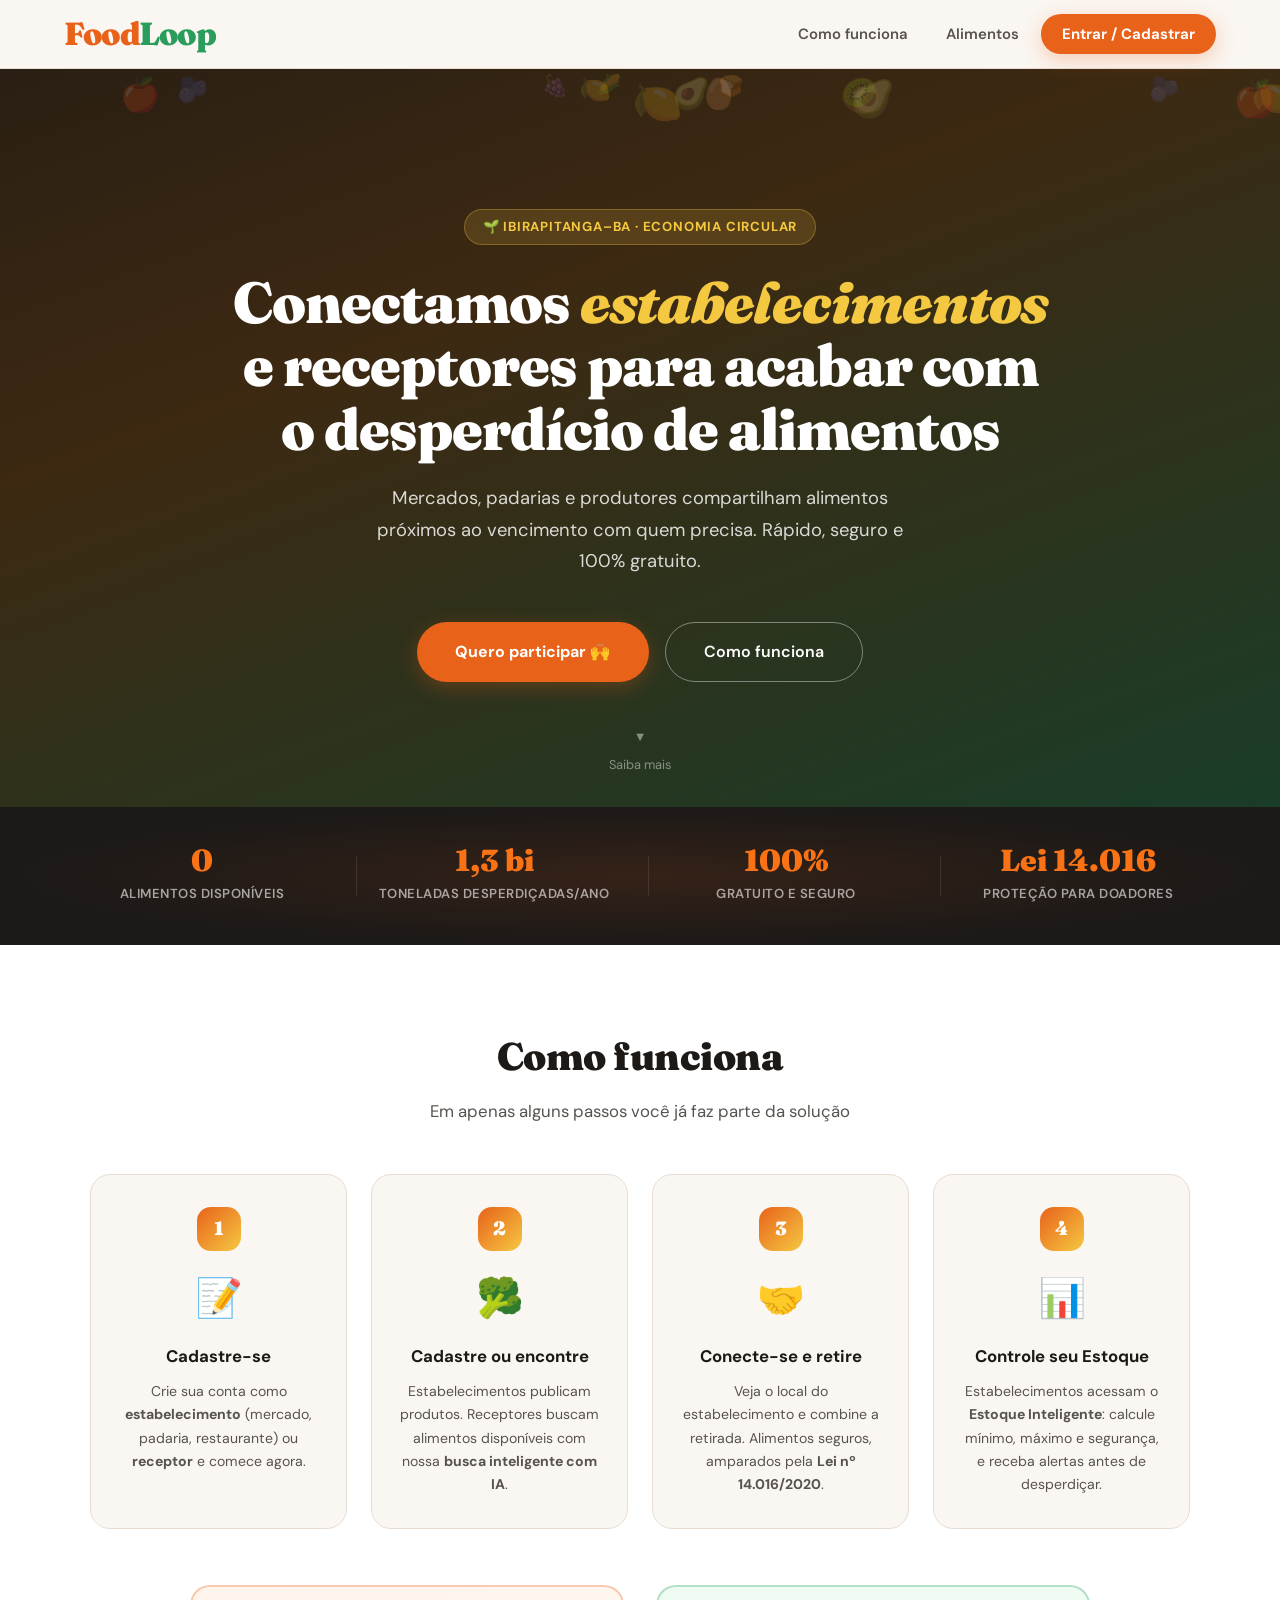
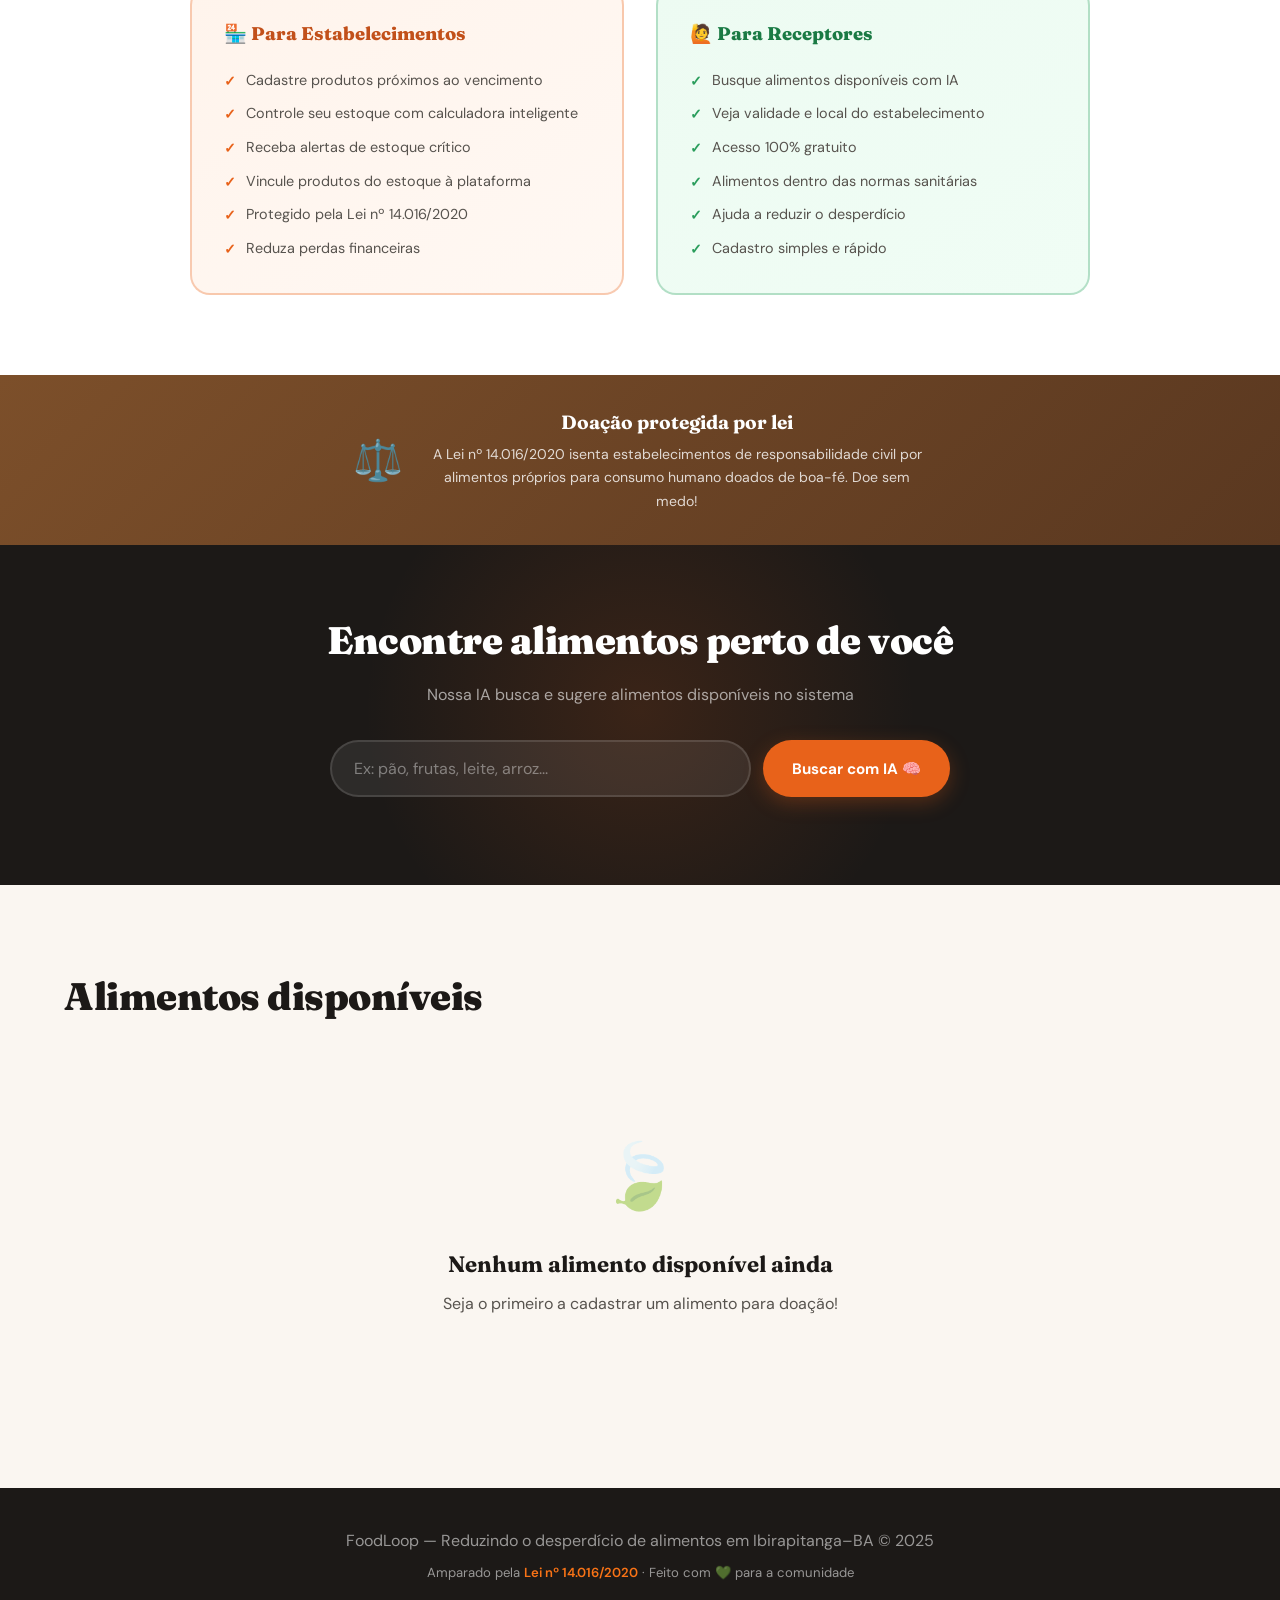
==== cadastro-alimento.html @ 2fc3a0ca "Update cadastro-alimento.html" ====
<!DOCTYPE html>
<html lang="pt-BR">
<head>
  <meta charset="UTF-8">
  <meta name="viewport" content="width=device-width, initial-scale=1.0">
  <title>FoodLoop — Conectando Alimentos, Evitando Desperdício</title>
  <meta name="description" content="Plataforma gratuita que conecta estabelecimentos e receptores de alimentos em Ibirapitanga-BA. Reduza o desperdício, ajude quem precisa.">
  <link rel="stylesheet" href="style.css">
</head>
<body>

  <header>
    <div class="logo">Food<span>Loop</span></div>
    <nav>
      <a href="#como-funciona">Como funciona</a>
      <a href="#alimentos">Alimentos</a>
      <a href="estoque.html" id="link-estoque">📊 Estoque</a>
      <span id="user-area"><a href="login.html" class="btn-nav-destaque">Entrar / Cadastrar</a></span>
    </nav>
  </header>

  <main>

    <!-- HERO -->
    <section class="hero">
      <div class="hero-particles"></div>
      <div class="hero-content">
        <span class="hero-badge">🌱 Ibirapitanga–BA · Economia Circular</span>
        <h1>Conectamos <em>estabelecimentos</em> e receptores para acabar com o desperdício de alimentos</h1>
        <p>Mercados, padarias e produtores compartilham alimentos próximos ao vencimento com quem precisa. Rápido, seguro e 100% gratuito.</p>
        <div class="hero-btns">
          <a href="login.html?tab=cadastro" class="btn-cta">Quero participar 🙌</a>
          <a href="#como-funciona" class="btn-cta-outline">Como funciona</a>
        </div>
      </div>
      <div class="hero-scroll-hint">
        <span>▼</span>
        <span>Saiba mais</span>
      </div>
    </section>

    <!-- STATS -->
    <div class="stats-strip">
      <div class="stat-item">
        <strong id="stat-alimentos">0</strong>
        <span>Alimentos disponíveis</span>
      </div>
      <div class="stat-item">
        <strong>1,3 bi</strong>
        <span>Toneladas desperdiçadas/ano</span>
      </div>
      <div class="stat-item">
        <strong>100%</strong>
        <span>Gratuito e seguro</span>
      </div>
      <div class="stat-item">
        <strong>Lei 14.016</strong>
        <span>Proteção para doadores</span>
      </div>
    </div>

    <!-- COMO FUNCIONA -->
    <section id="como-funciona">
      <h2>Como funciona</h2>
      <p class="secao-subtitulo">Em apenas alguns passos você já faz parte da solução</p>

      <div class="passos-grid">
        <div class="passo-card">
          <div class="passo-numero">1</div>
          <span class="passo-icon">📝</span>
          <h3>Cadastre-se</h3>
          <p>Crie sua conta como <strong>estabelecimento</strong> (mercado, padaria, restaurante) ou <strong>receptor</strong> e comece agora.</p>
        </div>
        <div class="passo-card">
          <div class="passo-numero">2</div>
          <span class="passo-icon">🥦</span>
          <h3>Cadastre ou encontre</h3>
          <p>Estabelecimentos publicam produtos. Receptores buscam alimentos disponíveis com nossa <strong>busca inteligente com IA</strong>.</p>
        </div>
        <div class="passo-card">
          <div class="passo-numero">3</div>
          <span class="passo-icon">🤝</span>
          <h3>Conecte-se e retire</h3>
          <p>Veja o local do estabelecimento e combine a retirada. Alimentos seguros, amparados pela <strong>Lei nº 14.016/2020</strong>.</p>
        </div>
        <div class="passo-card">
          <div class="passo-numero">4</div>
          <span class="passo-icon">📊</span>
          <h3>Controle seu Estoque</h3>
          <p>Estabelecimentos acessam o <strong>Estoque Inteligente</strong>: calcule mínimo, máximo e segurança, e receba alertas antes de desperdiçar.</p>
        </div>
      </div>

      <div class="tipo-uso">
        <div class="tipo-card doador">
          <h3>🏪 Para Estabelecimentos</h3>
          <ul>
            <li>Cadastre produtos próximos ao vencimento</li>
            <li>Controle seu estoque com calculadora inteligente</li>
            <li>Receba alertas de estoque crítico</li>
            <li>Vincule produtos do estoque à plataforma</li>
            <li>Protegido pela Lei nº 14.016/2020</li>
            <li>Reduza perdas financeiras</li>
          </ul>
        </div>
        <div class="tipo-card receptor">
          <h3>🙋 Para Receptores</h3>
          <ul>
            <li>Busque alimentos disponíveis com IA</li>
            <li>Veja validade e local do estabelecimento</li>
            <li>Acesso 100% gratuito</li>
            <li>Alimentos dentro das normas sanitárias</li>
            <li>Ajuda a reduzir o desperdício</li>
            <li>Cadastro simples e rápido</li>
          </ul>
        </div>
      </div>
    </section>

    <!-- LEI BANNER -->
    <div class="lei-banner">
      <span class="lei-icon">⚖️</span>
      <div>
        <h3>Doação protegida por lei</h3>
        <p>A Lei nº 14.016/2020 isenta estabelecimentos de responsabilidade civil por alimentos próprios para consumo humano doados de boa-fé. Doe sem medo!</p>
      </div>
    </div>

    <!-- BUSCA COM IA -->
    <section class="busca-ia">
      <h2>Encontre alimentos perto de você</h2>
      <p>Nossa IA busca e sugere alimentos disponíveis no sistema</p>
      <div class="search-box">
        <input type="text" id="busca" placeholder="Ex: pão, frutas, leite, arroz..." />
        <button id="btn-busca">Buscar com IA 🧠</button>
      </div>
      <div id="resultados-busca"></div>
    </section>

    <!-- ALIMENTOS DISPONÍVEIS -->
    <section id="alimentos">
      <div class="secao-header">
        <h2>Alimentos disponíveis</h2>
        <a href="cadastro-alimento.html" id="btn-cadastrar-alimento" class="btn-adicionar-alimento" style="display: none;">➕ Cadastrar Alimento</a>
      </div>
      <div id="lista-alimentos" class="grid-alimentos">
        <!-- Preenchido via JavaScript -->
      </div>
    </section>

  </main>

  <footer>
    <p>FoodLoop — Reduzindo o desperdício de alimentos em Ibirapitanga–BA &copy; 2025</p>
    <p style="margin-top:0.5rem;font-size:0.82rem;">Amparado pela <a href="#">Lei nº 14.016/2020</a> · Feito com 💚 para a comunidade</p>
  </footer>

  <script src="script.js"></script>
</body>
</html>
---- style.css ----
/* =========================================
   FoodLoop - style.css v2
   Design: Organic Warmth — Earthy & Vibrant
   ========================================= */

@import url('https://fonts.googleapis.com/css2?family=Fraunces:ital,wght@0,400;0,700;0,900;1,400&family=DM+Sans:wght@400;500;600;700&display=swap');

*, *::before, *::after {
  margin: 0;
  padding: 0;
  box-sizing: border-box;
}

:root {
  --laranja: #E8621A;
  --laranja-vivo: #F97316;
  --laranja-escuro: #c2501a;
  --laranja-claro: #fff4ec;
  --verde: #2A9D5C;
  --verde-vivo: #22C55E;
  --verde-escuro: #1a7a44;
  --verde-claro: #edfbf2;
  --amarelo: #F5C842;
  --amarelo-claro: #fffbea;
  --terra: #7C4F2A;
  --creme: #FAF6F1;
  --cinza-escuro: #1C1917;
  --cinza-medio: #57534E;
  --cinza-claro: #F5F0EB;
  --borda: #E7DDD5;
  --branco: #ffffff;
  --sombra: 0 4px 24px rgba(124,79,42,0.1);
  --sombra-hover: 0 12px 36px rgba(124,79,42,0.16);
  --sombra-laranja: 0 6px 20px rgba(232,98,26,0.28);
  --sombra-verde: 0 6px 20px rgba(42,157,92,0.28);
  --radius: 20px;
  --radius-sm: 10px;
  --radius-pill: 100px;
  --transition: 0.25s cubic-bezier(0.4, 0, 0.2, 1);
}

html { scroll-behavior: smooth; }

body {
  background-color: var(--creme);
  color: var(--cinza-escuro);
  font-family: 'DM Sans', sans-serif;
  line-height: 1.65;
  -webkit-font-smoothing: antialiased;
}

/* ===== TOAST NOTIFICATIONS ===== */
#toast-container {
  position: fixed;
  bottom: 2rem;
  right: 2rem;
  z-index: 9999;
  display: flex;
  flex-direction: column;
  gap: 0.75rem;
}

.toast {
  background: var(--cinza-escuro);
  color: white;
  padding: 0.9rem 1.4rem;
  border-radius: 14px;
  font-size: 0.92rem;
  font-weight: 600;
  box-shadow: 0 8px 30px rgba(0,0,0,0.25);
  animation: toastIn 0.3s cubic-bezier(0.34, 1.56, 0.64, 1) forwards;
  display: flex;
  align-items: center;
  gap: 0.6rem;
  max-width: 320px;
}

.toast.sucesso { border-left: 4px solid var(--verde-vivo); }
.toast.erro { border-left: 4px solid #e53e3e; }
.toast.info { border-left: 4px solid var(--laranja-vivo); }

@keyframes toastIn {
  from { opacity: 0; transform: translateX(40px) scale(0.9); }
  to { opacity: 1; transform: translateX(0) scale(1); }
}

@keyframes toastOut {
  to { opacity: 0; transform: translateX(40px) scale(0.9); }
}

/* ===== HEADER ===== */
header {
  background: rgba(250,246,241,0.92);
  backdrop-filter: blur(16px);
  -webkit-backdrop-filter: blur(16px);
  border-bottom: 1px solid var(--borda);
  padding: 0.85rem 5%;
  display: flex;
  justify-content: space-between;
  align-items: center;
  flex-wrap: wrap;
  gap: 0.5rem;
  position: sticky;
  top: 0;
  z-index: 100;
  transition: box-shadow var(--transition);
}

header.scrolled {
  box-shadow: 0 2px 20px rgba(124,79,42,0.1);
}

.logo {
  font-family: 'Fraunces', serif;
  font-size: 2rem;
  font-weight: 900;
  color: var(--laranja);
  letter-spacing: -1.5px;
  line-height: 1;
}

.logo span { color: var(--verde); }

nav {
  display: flex;
  align-items: center;
  gap: 0.4rem;
  flex-wrap: wrap;
}

nav a {
  text-decoration: none;
  color: var(--cinza-medio);
  font-weight: 600;
  font-size: 0.93rem;
  padding: 0.45rem 1rem;
  border-radius: var(--radius-pill);
  transition: all var(--transition);
  white-space: nowrap;
}

nav a:hover {
  color: var(--laranja);
  background: var(--laranja-claro);
}

.btn-nav-destaque {
  background: var(--laranja) !important;
  color: var(--branco) !important;
  padding: 0.5rem 1.3rem !important;
  border-radius: var(--radius-pill) !important;
  font-weight: 700 !important;
  box-shadow: var(--sombra-laranja);
  transition: all var(--transition) !important;
}

.btn-nav-destaque:hover {
  background: var(--laranja-escuro) !important;
  transform: translateY(-1px);
  box-shadow: 0 8px 24px rgba(232,98,26,0.36) !important;
}

.btn-nav-verde {
  background: var(--verde) !important;
  color: var(--branco) !important;
  padding: 0.5rem 1.3rem !important;
  border-radius: var(--radius-pill) !important;
  font-weight: 700 !important;
  box-shadow: var(--sombra-verde);
}

.btn-nav-verde:hover {
  background: var(--verde-escuro) !important;
  color: var(--branco) !important;
  transform: translateY(-1px);
}

#user-area {
  display: flex;
  align-items: center;
  gap: 0.6rem;
  flex-wrap: wrap;
}

.saudacao {
  color: var(--verde);
  font-weight: 700;
  font-size: 0.93rem;
  white-space: nowrap;
}

.btn-sair {
  background: none;
  border: 1.5px solid var(--borda);
  padding: 0.4rem 1rem;
  border-radius: var(--radius-pill);
  cursor: pointer;
  font-size: 0.85rem;
  color: var(--cinza-medio);
  font-family: 'DM Sans', sans-serif;
  font-weight: 600;
  transition: all var(--transition);
}

.btn-sair:hover {
  border-color: #e53e3e;
  color: #e53e3e;
  background: #fff5f5;
}

/* ===== HERO ===== */
.hero {
  background: linear-gradient(160deg, #2A1F14 0%, #3D2912 35%, #1a3d28 100%);
  color: white;
  text-align: center;
  padding: 6rem 1.5rem 5rem;
  position: relative;
  overflow: hidden;
  min-height: 82vh;
  display: flex;
  align-items: center;
}

.hero-particles {
  position: absolute;
  inset: 0;
  overflow: hidden;
  pointer-events: none;
}

.particle {
  position: absolute;
  font-size: 1.6rem;
  animation: float linear infinite;
  opacity: 0.18;
  filter: blur(0.5px);
}

@keyframes float {
  0% { transform: translateY(110vh) rotate(0deg); opacity: 0; }
  10% { opacity: 0.18; }
  90% { opacity: 0.18; }
  100% { transform: translateY(-10vh) rotate(360deg); opacity: 0; }
}

.hero-content {
  position: relative;
  z-index: 1;
  max-width: 820px;
  margin: 0 auto;
  animation: heroFadeUp 0.9s cubic-bezier(0.16, 1, 0.3, 1) both;
}

@keyframes heroFadeUp {
  from { opacity: 0; transform: translateY(30px); }
  to { opacity: 1; transform: translateY(0); }
}

.hero-badge {
  display: inline-flex;
  align-items: center;
  gap: 0.4rem;
  background: rgba(245,200,66,0.15);
  border: 1px solid rgba(245,200,66,0.3);
  color: var(--amarelo);
  font-size: 0.82rem;
  font-weight: 700;
  padding: 0.4rem 1.1rem;
  border-radius: var(--radius-pill);
  margin-bottom: 1.6rem;
  letter-spacing: 0.8px;
  text-transform: uppercase;
}

.hero h1 {
  font-family: 'Fraunces', serif;
  font-size: clamp(2.2rem, 5vw, 3.6rem);
  font-weight: 900;
  margin-bottom: 1.4rem;
  line-height: 1.1;
  letter-spacing: -1px;
}

.hero h1 em {
  font-style: italic;
  color: var(--amarelo);
}

.hero p {
  font-size: 1.15rem;
  margin-bottom: 2.8rem;
  opacity: 0.82;
  max-width: 540px;
  margin-left: auto;
  margin-right: auto;
  line-height: 1.7;
}

.hero-btns {
  display: flex;
  gap: 1rem;
  justify-content: center;
  flex-wrap: wrap;
}

.btn-cta {
  background: var(--laranja);
  color: white;
  padding: 1rem 2.4rem;
  border-radius: var(--radius-pill);
  text-decoration: none;
  font-weight: 700;
  font-size: 1rem;
  display: inline-flex;
  align-items: center;
  gap: 0.5rem;
  transition: all var(--transition);
  box-shadow: var(--sombra-laranja);
  border: none;
  cursor: pointer;
  font-family: 'DM Sans', sans-serif;
}

.btn-cta:hover {
  transform: translateY(-3px);
  box-shadow: 0 12px 28px rgba(232,98,26,0.4);
  background: var(--laranja-escuro);
}

.btn-cta-outline {
  background: transparent;
  color: white;
  padding: 1rem 2.4rem;
  border-radius: var(--radius-pill);
  text-decoration: none;
  font-weight: 600;
  font-size: 1rem;
  display: inline-block;
  border: 1.5px solid rgba(255,255,255,0.4);
  transition: all var(--transition);
}

.btn-cta-outline:hover {
  background: rgba(255,255,255,0.1);
  border-color: rgba(255,255,255,0.7);
  transform: translateY(-2px);
}

.hero-scroll-hint {
  position: absolute;
  bottom: 2rem;
  left: 50%;
  transform: translateX(-50%);
  color: rgba(255,255,255,0.45);
  font-size: 0.8rem;
  display: flex;
  flex-direction: column;
  align-items: center;
  gap: 0.4rem;
  animation: bounce 2s ease-in-out infinite;
}

@keyframes bounce {
  0%, 100% { transform: translateX(-50%) translateY(0); }
  50% { transform: translateX(-50%) translateY(-6px); }
}

/* ===== STATS STRIP ===== */
.stats-strip {
  background: var(--cinza-escuro);
  color: white;
  display: grid;
  grid-template-columns: repeat(auto-fit, minmax(180px, 1fr));
  text-align: center;
  padding: 1.8rem 5%;
  gap: 1rem;
  position: relative;
  overflow: hidden;
}

.stats-strip::before {
  content: '';
  position: absolute;
  inset: 0;
  background: radial-gradient(ellipse at center, rgba(232,98,26,0.12) 0%, transparent 70%);
  pointer-events: none;
}

.stat-item {
  padding: 0.6rem;
  position: relative;
  animation: statFade 0.6s ease both;
}

.stat-item + .stat-item::before {
  content: '';
  position: absolute;
  left: 0;
  top: 25%;
  height: 50%;
  width: 1px;
  background: rgba(255,255,255,0.1);
}

@keyframes statFade {
  from { opacity: 0; transform: translateY(12px); }
  to { opacity: 1; transform: translateY(0); }
}

.stat-item strong {
  display: block;
  font-size: 1.9rem;
  font-weight: 900;
  color: var(--laranja-vivo);
  font-family: 'Fraunces', serif;
  line-height: 1;
  margin-bottom: 0.3rem;
}

.stat-item span {
  font-size: 0.82rem;
  opacity: 0.6;
  text-transform: uppercase;
  letter-spacing: 0.5px;
  font-weight: 600;
}

/* ===== SECTION BASE ===== */
section {
  padding: 5rem 5%;
}

section h2 {
  font-family: 'Fraunces', serif;
  font-size: clamp(1.8rem, 3vw, 2.4rem);
  font-weight: 900;
  color: var(--cinza-escuro);
  text-align: center;
  margin-bottom: 0.6rem;
  letter-spacing: -0.5px;
}

.secao-subtitulo {
  text-align: center;
  color: var(--cinza-medio);
  margin-bottom: 3rem;
  font-size: 1.05rem;
  max-width: 500px;
  margin-left: auto;
  margin-right: auto;
}

/* ===== COMO FUNCIONA ===== */
#como-funciona {
  background: var(--branco);
}

.passos-grid {
  display: grid;
  grid-template-columns: repeat(auto-fit, minmax(230px, 1fr));
  gap: 1.5rem;
  max-width: 1100px;
  margin: 0 auto 3.5rem;
}

.passo-card {
  background: var(--creme);
  border: 1.5px solid var(--borda);
  border-radius: var(--radius);
  padding: 2rem 1.6rem;
  text-align: center;
  transition: all var(--transition);
  position: relative;
  overflow: hidden;
  cursor: default;
}

.passo-card::before {
  content: '';
  position: absolute;
  inset: 0;
  background: linear-gradient(135deg, var(--laranja-claro), transparent);
  opacity: 0;
  transition: opacity var(--transition);
}

.passo-card:hover {
  transform: translateY(-8px);
  box-shadow: var(--sombra-hover);
  border-color: var(--laranja);
}

.passo-card:hover::before { opacity: 1; }

.passo-numero {
  width: 44px;
  height: 44px;
  border-radius: 14px;
  background: linear-gradient(135deg, var(--laranja), var(--amarelo));
  color: white;
  font-weight: 900;
  font-size: 1.2rem;
  display: flex;
  align-items: center;
  justify-content: center;
  margin: 0 auto 1rem;
  font-family: 'Fraunces', serif;
  position: relative;
  z-index: 1;
}

.passo-icon {
  font-size: 2.4rem;
  margin-bottom: 0.8rem;
  display: block;
  position: relative;
  z-index: 1;
}

.passo-card h3 {
  color: var(--cinza-escuro);
  font-size: 1.05rem;
  font-weight: 700;
  margin-bottom: 0.6rem;
  position: relative;
  z-index: 1;
}

.passo-card p {
  color: var(--cinza-medio);
  font-size: 0.88rem;
  position: relative;
  z-index: 1;
}

.tipo-uso {
  display: grid;
  grid-template-columns: 1fr 1fr;
  gap: 2rem;
  max-width: 900px;
  margin: 0 auto;
}

.tipo-card {
  border-radius: var(--radius);
  padding: 2rem;
  border: 2px solid transparent;
  transition: transform var(--transition);
}

.tipo-card:hover { transform: translateY(-4px); }

.tipo-card.doador {
  background: linear-gradient(145deg, var(--laranja-claro), #fff8f3);
  border-color: rgba(232,98,26,0.3);
}

.tipo-card.receptor {
  background: linear-gradient(145deg, var(--verde-claro), #f0fdf5);
  border-color: rgba(42,157,92,0.3);
}

.tipo-card h3 {
  font-size: 1.15rem;
  font-weight: 800;
  margin-bottom: 1.2rem;
  font-family: 'Fraunces', serif;
}

.tipo-card.doador h3 { color: var(--laranja-escuro); }
.tipo-card.receptor h3 { color: var(--verde-escuro); }

.tipo-card ul {
  list-style: none;
  display: flex;
  flex-direction: column;
  gap: 0.55rem;
}

.tipo-card ul li {
  font-size: 0.9rem;
  color: var(--cinza-medio);
  display: flex;
  align-items: flex-start;
  gap: 0.6rem;
}

.tipo-card ul li::before {
  content: '✓';
  font-weight: 900;
  flex-shrink: 0;
  margin-top: 1px;
}

.tipo-card.doador ul li::before { color: var(--laranja); }
.tipo-card.receptor ul li::before { color: var(--verde); }

/* ===== LEI BADGE ===== */
.lei-banner {
  background: linear-gradient(135deg, var(--terra) 0%, #5a3820 100%);
  color: white;
  padding: 2rem 5%;
  display: flex;
  align-items: center;
  justify-content: center;
  gap: 1.5rem;
  flex-wrap: wrap;
  text-align: center;
}

.lei-banner .lei-icon {
  font-size: 2.5rem;
  flex-shrink: 0;
}

.lei-banner h3 {
  font-family: 'Fraunces', serif;
  font-size: 1.2rem;
  margin-bottom: 0.25rem;
}

.lei-banner p {
  font-size: 0.88rem;
  opacity: 0.8;
  max-width: 500px;
}

/* ===== BUSCA COM IA ===== */
.busca-ia {
  background: var(--cinza-escuro);
  padding: 4rem 5%;
  text-align: center;
  position: relative;
  overflow: hidden;
}

.busca-ia::before {
  content: '';
  position: absolute;
  top: -40%;
  left: 50%;
  transform: translateX(-50%);
  width: 600px;
  height: 600px;
  background: radial-gradient(circle, rgba(232,98,26,0.15) 0%, transparent 65%);
  pointer-events: none;
}

.busca-ia h2 {
  color: white;
  position: relative;
}

.busca-ia > p {
  color: rgba(255,255,255,0.6);
  margin-bottom: 2rem;
  font-size: 1rem;
  position: relative;
}

.search-box {
  display: flex;
  gap: 0.75rem;
  max-width: 620px;
  margin: 0 auto 1.5rem;
  position: relative;
}

.search-box input {
  flex: 1;
  padding: 1rem 1.4rem;
  border: 2px solid rgba(255,255,255,0.12);
  background: rgba(255,255,255,0.08);
  border-radius: var(--radius-pill);
  font-size: 1rem;
  font-family: 'DM Sans', sans-serif;
  color: white;
  transition: all var(--transition);
}

.search-box input::placeholder { color: rgba(255,255,255,0.4); }

.search-box input:focus {
  outline: none;
  border-color: var(--laranja-vivo);
  background: rgba(255,255,255,0.12);
}

#btn-busca {
  background: var(--laranja);
  color: white;
  border: none;
  padding: 1rem 1.8rem;
  border-radius: var(--radius-pill);
  font-weight: 700;
  font-size: 0.95rem;
  cursor: pointer;
  font-family: 'DM Sans', sans-serif;
  transition: all var(--transition);
  white-space: nowrap;
  box-shadow: var(--sombra-laranja);
}

#btn-busca:hover {
  background: var(--laranja-escuro);
  transform: translateY(-2px);
}

#btn-busca.loading {
  opacity: 0.7;
  cursor: not-allowed;
}

.resultado-ia {
  background: rgba(255,255,255,0.07);
  border: 1px solid rgba(255,255,255,0.12);
  border-radius: var(--radius);
  padding: 1.4rem 1.6rem;
  text-align: left;
  font-size: 0.93rem;
  line-height: 1.7;
  color: rgba(255,255,255,0.88);
  max-width: 620px;
  margin: 0 auto;
  animation: fadeSlide 0.4s ease;
}

@keyframes fadeSlide {
  from { opacity: 0; transform: translateY(10px); }
  to { opacity: 1; transform: translateY(0); }
}

/* ===== ALIMENTOS ===== */
#alimentos {
  background: var(--creme);
}

.secao-header {
  display: flex;
  align-items: center;
  justify-content: space-between;
  margin-bottom: 2rem;
  flex-wrap: wrap;
  gap: 1rem;
}

.secao-header h2 {
  text-align: left;
  margin-bottom: 0;
}

.btn-adicionar-alimento {
  background: var(--verde);
  color: white;
  text-decoration: none;
  padding: 0.65rem 1.4rem;
  border-radius: var(--radius-pill);
  font-weight: 700;
  font-size: 0.9rem;
  transition: all var(--transition);
  box-shadow: var(--sombra-verde);
  display: inline-flex;
  align-items: center;
  gap: 0.4rem;
}

.btn-adicionar-alimento:hover {
  background: var(--verde-escuro);
  transform: translateY(-2px);
  box-shadow: 0 8px 24px rgba(42,157,92,0.36);
}

.grid-alimentos {
  display: grid;
  grid-template-columns: repeat(auto-fill, minmax(270px, 1fr));
  gap: 1.5rem;
}

.card-alimento {
  background: var(--branco);
  border-radius: var(--radius);
  overflow: hidden;
  box-shadow: var(--sombra);
  transition: all var(--transition);
  border: 1.5px solid var(--borda);
  display: flex;
  flex-direction: column;
  animation: cardIn 0.5s ease both;
}

@keyframes cardIn {
  from { opacity: 0; transform: translateY(20px) scale(0.97); }
  to { opacity: 1; transform: translateY(0) scale(1); }
}

.card-alimento:hover {
  transform: translateY(-6px);
  box-shadow: var(--sombra-hover);
  border-color: var(--laranja);
}

.card-alimento-img {
  background: linear-gradient(135deg, var(--laranja-claro), var(--amarelo-claro));
  font-size: 3.2rem;
  text-align: center;
  padding: 1.8rem;
  line-height: 1;
  transition: transform var(--transition);
}

.card-alimento:hover .card-alimento-img {
  transform: scale(1.05);
}

.card-alimento .info {
  padding: 1.2rem 1.4rem 1.4rem;
  display: flex;
  flex-direction: column;
  flex: 1;
}

.card-alimento .info h3 {
  font-weight: 800;
  font-size: 1.08rem;
  margin-bottom: 0.6rem;
  color: var(--cinza-escuro);
  font-family: 'Fraunces', serif;
}

.card-alimento .info p {
  font-size: 0.87rem;
  color: var(--cinza-medio);
  margin-bottom: 0.25rem;
}

.validade {
  font-weight: 700;
  font-size: 0.87rem;
  margin-top: 0.6rem;
}

.vencendo {
  color: #d97706;
  background: #fffbeb;
  padding: 0.3rem 0.6rem;
  border-radius: 6px;
  display: inline-block;
}

.tag-categoria {
  display: inline-block;
  background: var(--creme);
  border: 1px solid var(--borda);
  color: var(--cinza-medio);
  font-size: 0.78rem;
  padding: 0.2rem 0.7rem;
  border-radius: var(--radius-pill);
  margin-top: 0.7rem;
  font-weight: 600;
}

.empty-state {
  grid-column: 1/-1;
  text-align: center;
  padding: 4rem 2rem;
  color: var(--cinza-medio);
}

.empty-icon {
  font-size: 4rem;
  display: block;
  margin-bottom: 1rem;
  opacity: 0.5;
}

.empty-state h3 {
  font-family: 'Fraunces', serif;
  font-size: 1.4rem;
  margin-bottom: 0.5rem;
  color: var(--cinza-escuro);
}

/* ===== FORMULÁRIOS (Cadastro) ===== */
.cadastro {
  max-width: 560px;
  margin: 0 auto;
  padding: 2rem 5%;
}

.cadastro h2 {
  font-family: 'Fraunces', serif;
  font-size: 2rem;
  color: var(--cinza-escuro);
  text-align: center;
  margin-bottom: 0.5rem;
  letter-spacing: -0.5px;
}

form label {
  display: block;
  font-weight: 700;
  color: var(--cinza-medio);
  font-size: 0.85rem;
  margin-bottom: 0.4rem;
  text-transform: uppercase;
  letter-spacing: 0.5px;
}

form input,
form select,
form textarea {
  width: 100%;
  padding: 0.9rem 1.1rem;
  margin-bottom: 1.2rem;
  border: 2px solid var(--borda);
  border-radius: var(--radius-sm);
  font-size: 0.97rem;
  font-family: 'DM Sans', sans-serif;
  background: var(--branco);
  color: var(--cinza-escuro);
  transition: border-color var(--transition), box-shadow var(--transition);
}

form input:focus,
form select:focus,
form textarea:focus {
  outline: none;
  border-color: var(--laranja);
  box-shadow: 0 0 0 3px rgba(232,98,26,0.1);
}

form button[type="submit"] {
  width: 100%;
  padding: 1rem;
  background: linear-gradient(135deg, var(--laranja), #f59e0b);
  color: white;
  border: none;
  border-radius: var(--radius-pill);
  font-size: 1.05rem;
  font-weight: 800;
  cursor: pointer;
  font-family: 'DM Sans', sans-serif;
  transition: all var(--transition);
  box-shadow: var(--sombra-laranja);
}

form button[type="submit"]:hover {
  transform: translateY(-2px);
  box-shadow: 0 8px 24px rgba(232,98,26,0.4);
}

.form-row {
  display: grid;
  grid-template-columns: 1fr 1fr;
  gap: 1rem;
}

#mensagem-cadastro,
#mensagem-alimento {
  margin-top: 1rem;
  text-align: center;
  font-weight: 700;
  font-size: 1rem;
  padding: 0.6rem;
  border-radius: var(--radius-sm);
}

.link-voltar {
  display: block;
  text-align: center;
  margin-top: 1.5rem;
  color: var(--cinza-medio);
  font-size: 0.9rem;
  text-decoration: none;
  transition: color var(--transition);
}

.link-voltar:hover { color: var(--laranja); }

/* ===== ESTOQUE ===== */
.estoque-container {
  max-width: 1100px;
  margin: 0 auto;
  padding: 2rem 5%;
}

.abas-estoque {
  display: flex;
  gap: 0.5rem;
  margin-bottom: 2rem;
  background: var(--cinza-claro);
  padding: 0.4rem;
  border-radius: var(--radius);
  width: fit-content;
}

.aba-btn {
  background: none;
  border: none;
  padding: 0.65rem 1.3rem;
  border-radius: 14px;
  font-weight: 700;
  font-size: 0.9rem;
  cursor: pointer;
  font-family: 'DM Sans', sans-serif;
  color: var(--cinza-medio);
  transition: all var(--transition);
  white-space: nowrap;
}

.aba-btn.ativo {
  background: var(--branco);
  color: var(--laranja);
  box-shadow: 0 2px 10px rgba(0,0,0,0.08);
}

.aba-btn:hover:not(.ativo) {
  color: var(--cinza-escuro);
  background: rgba(255,255,255,0.6);
}

.aba-conteudo {
  display: none;
  animation: fadeIn 0.3s ease;
}

.aba-conteudo.ativo { display: block; }

@keyframes fadeIn {
  from { opacity: 0; transform: translateY(6px); }
  to { opacity: 1; transform: translateY(0); }
}

.calculadora-card {
  background: var(--branco);
  border-radius: var(--radius);
  padding: 2rem;
  margin-bottom: 2rem;
  box-shadow: var(--sombra);
  border: 1.5px solid var(--borda);
}

.calculadora-card h3 {
  color: var(--laranja);
  margin-bottom: 1.4rem;
  font-size: 1.2rem;
  font-weight: 800;
  font-family: 'Fraunces', serif;
}

.grid-campos {
  display: grid;
  grid-template-columns: repeat(auto-fit, minmax(200px, 1fr));
  gap: 1rem;
  margin-bottom: 1.5rem;
}

.campo {
  display: flex;
  flex-direction: column;
}

.campo label {
  font-weight: 700;
  margin-bottom: 0.4rem;
  color: var(--cinza-medio);
  font-size: 0.82rem;
  text-transform: uppercase;
  letter-spacing: 0.5px;
}

.campo input {
  padding: 0.8rem 1rem;
  border: 2px solid var(--borda);
  border-radius: var(--radius-sm);
  font-size: 0.97rem;
  font-family: 'DM Sans', sans-serif;
  transition: border-color var(--transition), box-shadow var(--transition);
  margin-bottom: 0;
  background: var(--creme);
}

.campo input:focus {
  outline: none;
  border-color: var(--laranja);
  box-shadow: 0 0 0 3px rgba(232,98,26,0.1);
  background: white;
}

.resultado-estoque {
  background: linear-gradient(135deg, #2A1F14 0%, #1a3d28 100%);
  color: white;
  padding: 1.4rem 1.6rem;
  border-radius: var(--radius);
  margin-top: 1.5rem;
}

.resultado-item {
  display: flex;
  justify-content: space-between;
  align-items: center;
  padding: 0.75rem 0;
  border-bottom: 1px solid rgba(255,255,255,0.12);
}

.resultado-item:last-child { border-bottom: none; }

.resultado-label {
  font-weight: 600;
  font-size: 0.92rem;
  opacity: 0.85;
}

.resultado-valor {
  font-size: 1.4rem;
  font-weight: 900;
  font-family: 'Fraunces', serif;
  color: var(--amarelo);
}

.tabela-estoque { overflow-x: auto; border-radius: var(--radius); }

.tabela-estoque table {
  width: 100%;
  border-collapse: collapse;
  background: var(--branco);
  border-radius: var(--radius);
  overflow: hidden;
  box-shadow: var(--sombra);
}

.tabela-estoque th,
.tabela-estoque td {
  padding: 0.9rem 1.1rem;
  text-align: left;
  border-bottom: 1px solid var(--borda);
  font-size: 0.9rem;
}

.tabela-estoque th {
  background: var(--cinza-escuro);
  color: white;
  font-weight: 700;
  font-size: 0.8rem;
  text-transform: uppercase;
  letter-spacing: 0.5px;
}

.tabela-estoque tr:last-child td { border-bottom: none; }

.tabela-estoque tbody tr {
  transition: background var(--transition);
}

.tabela-estoque tbody tr:hover td {
  background: var(--laranja-claro);
}

.status-baixo { color: #dc2626; font-weight: 800; }
.status-atencao { color: #d97706; font-weight: 800; }
.status-ok { color: var(--verde); font-weight: 800; }

.btn-acao {
  background: var(--verde);
  color: white;
  border: none;
  padding: 0.4rem 0.9rem;
  border-radius: 8px;
  cursor: pointer;
  margin-right: 0.4rem;
  font-family: 'DM Sans', sans-serif;
  font-weight: 700;
  font-size: 0.82rem;
  transition: all var(--transition);
}

.btn-acao:hover { opacity: 0.85; transform: translateY(-1px); }
.btn-danger { background: #dc2626; }

.btn-estoque-adicionar {
  background: linear-gradient(135deg, var(--laranja), var(--amarelo));
  color: white;
  border: none;
  padding: 0.85rem 1.8rem;
  border-radius: var(--radius-pill);
  font-weight: 800;
  font-family: 'DM Sans', sans-serif;
  cursor: pointer;
  font-size: 0.97rem;
  transition: all var(--transition);
  box-shadow: var(--sombra-laranja);
}

.btn-estoque-adicionar:hover {
  transform: translateY(-2px);
  box-shadow: 0 8px 24px rgba(232,98,26,0.4);
}

.alerta-estoque {
  background: #fef2f2;
  border-left: 4px solid #dc2626;
  padding: 1.1rem 1.3rem;
  margin-bottom: 1rem;
  border-radius: 0 var(--radius-sm) var(--radius-sm) 0;
  font-size: 0.92rem;
}

.alerta-atencao {
  background: var(--amarelo-claro);
  border-left-color: #d97706;
}

.alerta-ok {
  background: var(--verde-claro);
  border-left-color: var(--verde);
}

.dica {
  background: var(--amarelo-claro);
  border-left: 4px solid var(--amarelo);
  padding: 0.9rem 1.1rem;
  margin-top: 1.2rem;
  border-radius: 0 var(--radius-sm) var(--radius-sm) 0;
  font-size: 0.88rem;
  color: var(--cinza-medio);
}

.vincular-estoque {
  margin-top: 1rem;
  background: var(--verde-claro);
  border: 1.5px solid rgba(42,157,92,0.2);
  border-radius: var(--radius-sm);
  padding: 1rem 1.2rem;
  display: flex;
  align-items: center;
  gap: 1rem;
  flex-wrap: wrap;
  transition: all var(--transition);
}

.vincular-estoque:hover {
  border-color: var(--verde);
  box-shadow: 0 2px 12px rgba(42,157,92,0.1);
}

.vincular-estoque span { flex: 1; font-size: 0.9rem; color: var(--cinza-medio); }

.btn-vincular {
  background: var(--verde);
  color: white;
  border: none;
  padding: 0.6rem 1.2rem;
  border-radius: var(--radius-pill);
  font-weight: 700;
  font-family: 'DM Sans', sans-serif;
  cursor: pointer;
  font-size: 0.88rem;
  transition: all var(--transition);
}

.btn-vincular:hover {
  background: var(--verde-escuro);
  transform: translateY(-1px);
}

/* ===== RESUMO ESTOQUE ===== */
.resumo-grid {
  display: grid;
  grid-template-columns: repeat(auto-fit, minmax(150px, 1fr));
  gap: 1rem;
  margin-bottom: 2.5rem;
}

.resumo-card {
  background: white;
  border-radius: var(--radius);
  padding: 1.4rem;
  text-align: center;
  box-shadow: var(--sombra);
  border: 1.5px solid var(--borda);
  transition: all var(--transition);
}

.resumo-card:hover {
  transform: translateY(-4px);
  box-shadow: var(--sombra-hover);
}

.resumo-card.critico { border-color: rgba(220,38,38,0.3); }
.resumo-card.atencao { border-color: rgba(217,119,6,0.3); }
.resumo-card.ok { border-color: rgba(42,157,92,0.3); }
.resumo-card.total { border-color: rgba(232,98,26,0.3); }

.resumo-num {
  font-family: 'Fraunces', serif;
  font-size: 2.2rem;
  font-weight: 900;
  display: block;
  line-height: 1;
  margin-bottom: 0.3rem;
}

.resumo-card.critico .resumo-num { color: #dc2626; }
.resumo-card.atencao .resumo-num { color: #d97706; }
.resumo-card.ok .resumo-num { color: var(--verde); }
.resumo-card.total .resumo-num { color: var(--laranja); }

.resumo-label { font-size: 0.78rem; color: var(--cinza-medio); font-weight: 700; text-transform: uppercase; letter-spacing: 0.4px; }

/* ===== ESTOQUE HERO ===== */
.estoque-hero {
  background: linear-gradient(135deg, #1C1917 0%, #2D1F12 100%);
  color: white;
  padding: 3rem 5%;
  position: relative;
  overflow: hidden;
}

.estoque-hero::before {
  content: '';
  position: absolute;
  right: -5%;
  top: -20%;
  width: 400px;
  height: 400px;
  background: radial-gradient(circle, rgba(232,98,26,0.2) 0%, transparent 70%);
  pointer-events: none;
}

.estoque-hero h1 {
  font-family: 'Fraunces', serif;
  font-size: 2rem;
  margin-bottom: 0.4rem;
  letter-spacing: -0.5px;
}

.estoque-hero p {
  color: rgba(255,255,255,0.65);
  font-size: 0.95rem;
  max-width: 600px;
}

/* ===== FOOTER ===== */
footer {
  background: var(--cinza-escuro);
  color: rgba(255,255,255,0.55);
  text-align: center;
  padding: 2.5rem 5%;
  margin-top: 0;
}

footer a {
  color: var(--laranja-vivo);
  text-decoration: none;
  font-weight: 600;
}

footer a:hover { text-decoration: underline; }

/* ===== MODAL ===== */
.modal-overlay {
  display: none;
  position: fixed;
  inset: 0;
  background: rgba(28,25,23,0.65);
  z-index: 200;
  justify-content: center;
  align-items: flex-start;
  padding: 2rem 1rem;
  overflow-y: auto;
  backdrop-filter: blur(4px);
}

.modal-overlay.aberto { display: flex; }

.modal {
  background: var(--branco);
  border-radius: var(--radius);
  padding: 2.2rem;
  max-width: 520px;
  width: 100%;
  box-shadow: 0 24px 80px rgba(0,0,0,0.35);
  position: relative;
  animation: modalSlide 0.35s cubic-bezier(0.34, 1.56, 0.64, 1);
}

@keyframes modalSlide {
  from { transform: translateY(-24px) scale(0.97); opacity: 0; }
  to { transform: translateY(0) scale(1); opacity: 1; }
}

.modal h3 {
  font-family: 'Fraunces', serif;
  font-size: 1.4rem;
  color: var(--cinza-escuro);
  margin-bottom: 0.6rem;
}

.modal-fechar {
  position: absolute;
  top: 1.1rem;
  right: 1.1rem;
  background: var(--cinza-claro);
  border: none;
  font-size: 1rem;
  cursor: pointer;
  color: var(--cinza-medio);
  line-height: 1;
  width: 32px;
  height: 32px;
  border-radius: 50%;
  display: flex;
  align-items: center;
  justify-content: center;
  transition: all var(--transition);
}

.modal-fechar:hover {
  background: #fee2e2;
  color: #dc2626;
}

.modal label {
  display: block;
  font-weight: 700;
  color: var(--cinza-medio);
  font-size: 0.82rem;
  margin-bottom: 0.35rem;
  text-transform: uppercase;
  letter-spacing: 0.5px;
}

.modal input,
.modal select,
.modal textarea {
  width: 100%;
  padding: 0.85rem 1rem;
  margin-bottom: 1.1rem;
  border: 2px solid var(--borda);
  border-radius: var(--radius-sm);
  font-size: 0.95rem;
  font-family: 'DM Sans', sans-serif;
  transition: border-color var(--transition), box-shadow var(--transition);
  background: var(--creme);
}

.modal input:focus,
.modal select:focus,
.modal textarea:focus {
  outline: none;
  border-color: var(--laranja);
  box-shadow: 0 0 0 3px rgba(232,98,26,0.1);
}

.modal-footer {
  display: flex;
  gap: 1rem;
  justify-content: flex-end;
  margin-top: 0.5rem;
}

.btn-modal-cancelar {
  background: var(--cinza-claro);
  color: var(--cinza-medio);
  border: none;
  padding: 0.8rem 1.6rem;
  border-radius: var(--radius-pill);
  font-weight: 700;
  font-family: 'DM Sans', sans-serif;
  cursor: pointer;
  transition: background var(--transition);
}

.btn-modal-cancelar:hover { background: var(--borda); }

.btn-modal-salvar {
  background: linear-gradient(135deg, var(--laranja), var(--amarelo));
  color: white;
  border: none;
  padding: 0.8rem 1.8rem;
  border-radius: var(--radius-pill);
  font-weight: 800;
  font-family: 'DM Sans', sans-serif;
  cursor: pointer;
  transition: all var(--transition);
  box-shadow: var(--sombra-laranja);
}

.btn-modal-salvar:hover { transform: translateY(-2px); }

.modal-editar input {
  padding: 0.75rem 1rem;
  border: 2px solid var(--borda);
  border-radius: var(--radius-sm);
  width: 100%;
  font-size: 0.97rem;
  font-family: 'DM Sans', sans-serif;
  margin-bottom: 1rem;
  transition: border-color var(--transition);
  background: var(--creme);
}

.modal-editar input:focus { outline: none; border-color: var(--laranja); }

/* ===== RESPONSIVO ===== */
@media (max-width: 768px) {
  .tipo-uso { grid-template-columns: 1fr; }
  .form-row { grid-template-columns: 1fr; }
  .hero { min-height: 70vh; }
}

@media (max-width: 600px) {
  header { flex-direction: column; align-items: flex-start; }
  nav { width: 100%; gap: 0.4rem; }
  #user-area { width: 100%; margin-top: 0.3rem; }
  .hero { padding: 4rem 1rem 3rem; }
  .hero-btns { flex-direction: column; align-items: stretch; }
  .hero-btns a, .hero-btns button { text-align: center; }
  .secao-header { flex-direction: column; align-items: flex-start; }
  .search-box { flex-direction: column; }
  .grid-alimentos { grid-template-columns: 1fr; }
  .cadastro { padding: 1.5rem 4%; }
  .estoque-container { padding: 1rem; }
  .abas-estoque { flex-wrap: wrap; width: 100%; }
  .aba-btn { font-size: 0.82rem; padding: 0.55rem 0.9rem; }
  .stats-strip { grid-template-columns: 1fr 1fr; }
  .tabela-estoque th, .tabela-estoque td { padding: 0.6rem 0.7rem; font-size: 0.8rem; }
  .lei-banner { flex-direction: column; }
}

@media (max-width: 400px) {
  .logo { font-size: 1.7rem; }
  nav a { font-size: 0.85rem; padding: 0.4rem 0.7rem; }
  .stats-strip { grid-template-columns: 1fr 1fr; }
}
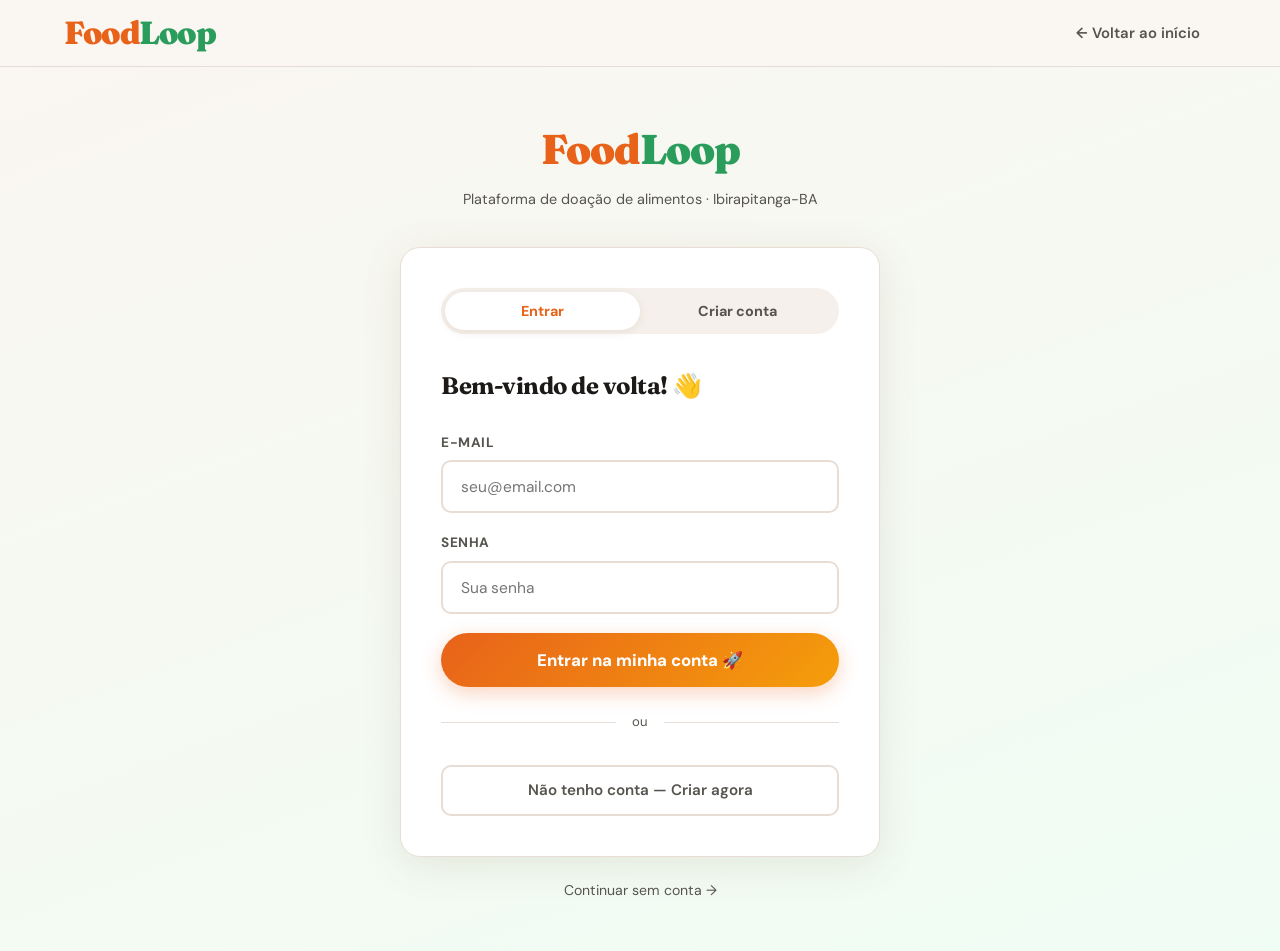
==== commit c39faced: "Update cadastro-alimento.html" ====
--- a/cadastro-alimento.html
+++ b/cadastro-alimento.html
@@ -3,158 +3,413 @@
 <head>
   <meta charset="UTF-8">
   <meta name="viewport" content="width=device-width, initial-scale=1.0">
-  <title>FoodLoop — Conectando Alimentos, Evitando Desperdício</title>
-  <meta name="description" content="Plataforma gratuita que conecta estabelecimentos e receptores de alimentos em Ibirapitanga-BA. Reduza o desperdício, ajude quem precisa.">
+  <title>FoodLoop - Cadastrar Alimento</title>
   <link rel="stylesheet" href="style.css">
+  <style>
+    main {
+      background: var(--creme);
+      min-height: calc(100vh - 72px);
+      padding: 3rem 1rem;
+      display: flex;
+      justify-content: center;
+    }
+
+    .form-card {
+      background: var(--branco);
+      border-radius: var(--radius);
+      padding: 2.5rem;
+      max-width: 660px;
+      width: 100%;
+      box-shadow: var(--sombra);
+      border: 1.5px solid var(--borda);
+      height: fit-content;
+      animation: heroFadeUp 0.7s cubic-bezier(0.16, 1, 0.3, 1) both;
+    }
+
+    .form-card h2 {
+      font-family: 'Fraunces', serif;
+      font-size: 1.8rem;
+      margin-bottom: 0.4rem;
+      color: var(--cinza-escuro);
+      text-align: center;
+      letter-spacing: -0.5px;
+    }
+
+    .form-card > p {
+      text-align: center;
+      color: var(--cinza-medio);
+      margin-bottom: 2rem;
+      font-size: 0.92rem;
+    }
+
+    #aviso-estoque {
+      display: none;
+      background: var(--verde-claro);
+      border: 1.5px solid rgba(42,157,92,0.25);
+      border-radius: var(--radius-sm);
+      padding: 1rem 1.2rem;
+      margin-bottom: 1.5rem;
+      font-size: 0.9rem;
+      color: var(--cinza-medio);
+      align-items: center;
+      gap: 0.75rem;
+      flex-wrap: wrap;
+    }
+
+    /* ===== UPLOAD DE IMAGEM ===== */
+    .upload-area {
+      border: 2.5px dashed var(--borda);
+      border-radius: var(--radius-sm);
+      padding: 2rem 1rem;
+      text-align: center;
+      cursor: pointer;
+      transition: all 0.25s;
+      background: var(--cinza-claro);
+      position: relative;
+      margin-bottom: 1.2rem;
+    }
+    .upload-area:hover, .upload-area.drag-over {
+      border-color: var(--laranja);
+      background: var(--laranja-claro);
+    }
+    .upload-area.tem-imagem {
+      border-style: solid;
+      border-color: var(--verde);
+      background: var(--verde-claro);
+      padding: 0;
+      overflow: hidden;
+    }
+    .upload-area input[type="file"] {
+      display: none;
+    }
+    .upload-placeholder {
+      pointer-events: none;
+    }
+    .upload-placeholder .upload-icon {
+      font-size: 2.5rem;
+      display: block;
+      margin-bottom: 0.5rem;
+    }
+    .upload-placeholder p {
+      margin: 0;
+      color: var(--cinza-medio);
+      font-size: 0.9rem;
+    }
+    .upload-placeholder strong {
+      color: var(--laranja);
+    }
+    .upload-preview {
+      display: none;
+      width: 100%;
+      max-height: 240px;
+      object-fit: cover;
+      border-radius: calc(var(--radius-sm) - 2px);
+      pointer-events: none;
+    }
+    .upload-area.tem-imagem .upload-preview { display: block; }
+    .upload-area.tem-imagem .upload-placeholder { display: none; }
+    .upload-area.tem-imagem input[type="file"] { opacity: 0; }
+    .btn-remover-img {
+      position: absolute;
+      top: 0.5rem;
+      right: 0.5rem;
+      background: rgba(0,0,0,0.6);
+      color: white;
+      border: none;
+      border-radius: 50%;
+      width: 28px;
+      height: 28px;
+      font-size: 0.85rem;
+      cursor: pointer;
+      display: none;
+      align-items: center;
+      justify-content: center;
+      z-index: 2;
+      transition: background 0.2s;
+    }
+    .upload-area.tem-imagem .btn-remover-img { display: flex; }
+    .btn-remover-img:hover { background: rgba(220,38,38,0.85); }
+    .upload-obrigatorio {
+      font-size: 0.8rem;
+      color: #dc2626;
+      margin-top: -0.8rem;
+      margin-bottom: 1rem;
+      display: none;
+    }
+
+    .btn-importar {
+      background: var(--verde);
+      color: white;
+      border: none;
+      padding: 0.4rem 1rem;
+      border-radius: var(--radius-pill);
+      cursor: pointer;
+      font-size: 0.83rem;
+      font-weight: 700;
+      font-family: 'DM Sans', sans-serif;
+      transition: all var(--transition);
+      white-space: nowrap;
+    }
+
+    .btn-importar:hover {
+      background: var(--verde-escuro);
+      transform: translateY(-1px);
+    }
+  </style>
 </head>
 <body>
 
   <header>
     <div class="logo">Food<span>Loop</span></div>
     <nav>
-      <a href="#como-funciona">Como funciona</a>
-      <a href="#alimentos">Alimentos</a>
-      <a href="estoque.html" id="link-estoque">📊 Estoque</a>
+      <a href="index.html">← Início</a>
+      <a href="estoque.html">📊 Meu Estoque</a>
       <span id="user-area"><a href="login.html" class="btn-nav-destaque">Entrar / Cadastrar</a></span>
     </nav>
   </header>
 
   <main>
-
-    <!-- HERO -->
-    <section class="hero">
-      <div class="hero-particles"></div>
-      <div class="hero-content">
-        <span class="hero-badge">🌱 Ibirapitanga–BA · Economia Circular</span>
-        <h1>Conectamos <em>estabelecimentos</em> e receptores para acabar com o desperdício de alimentos</h1>
-        <p>Mercados, padarias e produtores compartilham alimentos próximos ao vencimento com quem precisa. Rápido, seguro e 100% gratuito.</p>
-        <div class="hero-btns">
-          <a href="login.html?tab=cadastro" class="btn-cta">Quero participar 🙌</a>
-          <a href="#como-funciona" class="btn-cta-outline">Como funciona</a>
+    <div class="form-card">
+      <h2>Cadastrar Alimento para Doação</h2>
+      <p>Preencha os dados do alimento. Ele ficará visível para receptores na plataforma.</p>
+
+      <div id="aviso-estoque">
+        <span>💡 <strong>Dica:</strong> Você tem produtos no seu estoque!</span>
+        <button class="btn-importar" onclick="abrirModalEstoque()">📦 Importar do Estoque</button>
+      </div>
+
+      <form id="form-alimento">
+        <label for="nome-alimento">Nome do Alimento</label>
+        <input type="text" id="nome-alimento" name="nome-alimento" placeholder="Ex: Pão francês, Banana, Arroz..." required>
+
+        <label for="categoria">Categoria</label>
+        <select id="categoria" name="categoria">
+          <option value="">Selecione uma categoria...</option>
+          <option value="🍞 Padaria">🍞 Padaria / Panificados</option>
+          <option value="🥦 Hortifruti">🥦 Hortifruti / Vegetais</option>
+          <option value="🍎 Frutas">🍎 Frutas</option>
+          <option value="🥛 Laticínios">🥛 Laticínios</option>
+          <option value="🥩 Proteínas">🥩 Carnes / Proteínas</option>
+          <option value="🍚 Grãos">🍚 Grãos / Cereais</option>
+          <option value="🧃 Bebidas">🧃 Bebidas</option>
+          <option value="🥡 Outros">🥡 Outros</option>
+        </select>
+
+        <div class="form-row">
+          <div>
+            <label for="doador-alimento">Seu nome / estabelecimento</label>
+            <input type="text" id="doador-alimento" name="doador-alimento" placeholder="Ex: Padaria Central" required>
+          </div>
+          <div>
+            <label for="quantidade-alimento">Quantidade disponível</label>
+            <input type="number" id="quantidade-alimento" name="quantidade-alimento" placeholder="Ex: 20" min="1">
+          </div>
         </div>
-      </div>
-      <div class="hero-scroll-hint">
-        <span>▼</span>
-        <span>Saiba mais</span>
-      </div>
-    </section>
-
-    <!-- STATS -->
-    <div class="stats-strip">
-      <div class="stat-item">
-        <strong id="stat-alimentos">0</strong>
-        <span>Alimentos disponíveis</span>
-      </div>
-      <div class="stat-item">
-        <strong>1,3 bi</strong>
-        <span>Toneladas desperdiçadas/ano</span>
-      </div>
-      <div class="stat-item">
-        <strong>100%</strong>
-        <span>Gratuito e seguro</span>
-      </div>
-      <div class="stat-item">
-        <strong>Lei 14.016</strong>
-        <span>Proteção para doadores</span>
-      </div>
+
+        <label for="local-alimento">Local (cidade / bairro)</label>
+        <input type="text" id="local-alimento" name="local-alimento" placeholder="Ex: Centro, Ibirapitanga-BA" required>
+
+        <label for="validade-alimento">Data de validade</label>
+        <input type="date" id="validade-alimento" name="validade-alimento" required>
+
+        <label for="obs-alimento">Observações (opcional)</label>
+        <textarea id="obs-alimento" name="obs-alimento" rows="2" placeholder="Ex: Embalagem aberta, produto fresco de hoje..." style="resize:vertical;"></textarea>
+
+        <label>Foto do Alimento <span style="color:var(--cinza-medio);font-weight:400;font-size:0.85rem;">(opcional)</span></label>
+        <div class="upload-area" id="upload-area">
+          <input type="file" id="foto-alimento" accept="image/*">
+          <div class="upload-placeholder">
+            <span class="upload-icon">📷</span>
+            <p><strong>Clique para adicionar uma foto</strong></p>
+            <p style="font-size:0.8rem;margin-top:0.3rem;">Câmera ou galeria · JPG, PNG, WEBP</p>
+          </div>
+          <img class="upload-preview" id="upload-preview" src="" alt="Preview">
+          <button type="button" class="btn-remover-img" id="btn-remover-img" title="Remover foto">✕</button>
+        </div>
+        <p class="upload-obrigatorio" id="erro-foto">⚠️ A foto do alimento é obrigatória.</p>
+
+        <button type="submit">📢 Publicar Alimento</button>
+      </form>
+
+      <div id="mensagem-alimento"></div>
+      <a href="index.html" class="link-voltar">← Cancelar e voltar</a>
     </div>
-
-    <!-- COMO FUNCIONA -->
-    <section id="como-funciona">
-      <h2>Como funciona</h2>
-      <p class="secao-subtitulo">Em apenas alguns passos você já faz parte da solução</p>
-
-      <div class="passos-grid">
-        <div class="passo-card">
-          <div class="passo-numero">1</div>
-          <span class="passo-icon">📝</span>
-          <h3>Cadastre-se</h3>
-          <p>Crie sua conta como <strong>estabelecimento</strong> (mercado, padaria, restaurante) ou <strong>receptor</strong> e comece agora.</p>
-        </div>
-        <div class="passo-card">
-          <div class="passo-numero">2</div>
-          <span class="passo-icon">🥦</span>
-          <h3>Cadastre ou encontre</h3>
-          <p>Estabelecimentos publicam produtos. Receptores buscam alimentos disponíveis com nossa <strong>busca inteligente com IA</strong>.</p>
-        </div>
-        <div class="passo-card">
-          <div class="passo-numero">3</div>
-          <span class="passo-icon">🤝</span>
-          <h3>Conecte-se e retire</h3>
-          <p>Veja o local do estabelecimento e combine a retirada. Alimentos seguros, amparados pela <strong>Lei nº 14.016/2020</strong>.</p>
-        </div>
-        <div class="passo-card">
-          <div class="passo-numero">4</div>
-          <span class="passo-icon">📊</span>
-          <h3>Controle seu Estoque</h3>
-          <p>Estabelecimentos acessam o <strong>Estoque Inteligente</strong>: calcule mínimo, máximo e segurança, e receba alertas antes de desperdiçar.</p>
-        </div>
-      </div>
-
-      <div class="tipo-uso">
-        <div class="tipo-card doador">
-          <h3>🏪 Para Estabelecimentos</h3>
-          <ul>
-            <li>Cadastre produtos próximos ao vencimento</li>
-            <li>Controle seu estoque com calculadora inteligente</li>
-            <li>Receba alertas de estoque crítico</li>
-            <li>Vincule produtos do estoque à plataforma</li>
-            <li>Protegido pela Lei nº 14.016/2020</li>
-            <li>Reduza perdas financeiras</li>
-          </ul>
-        </div>
-        <div class="tipo-card receptor">
-          <h3>🙋 Para Receptores</h3>
-          <ul>
-            <li>Busque alimentos disponíveis com IA</li>
-            <li>Veja validade e local do estabelecimento</li>
-            <li>Acesso 100% gratuito</li>
-            <li>Alimentos dentro das normas sanitárias</li>
-            <li>Ajuda a reduzir o desperdício</li>
-            <li>Cadastro simples e rápido</li>
-          </ul>
-        </div>
-      </div>
-    </section>
-
-    <!-- LEI BANNER -->
-    <div class="lei-banner">
-      <span class="lei-icon">⚖️</span>
-      <div>
-        <h3>Doação protegida por lei</h3>
-        <p>A Lei nº 14.016/2020 isenta estabelecimentos de responsabilidade civil por alimentos próprios para consumo humano doados de boa-fé. Doe sem medo!</p>
-      </div>
+  </main>
+
+  <!-- Modal importar do estoque -->
+  <div id="modal-estoque" class="modal-overlay">
+    <div class="modal">
+      <button class="modal-fechar" onclick="fecharModalEstoque()">✕</button>
+      <h3>📦 Importar do Estoque</h3>
+      <p style="color:var(--cinza-medio);font-size:0.9rem;margin-bottom:1.5rem;">Selecione um produto para preencher o formulário automaticamente.</p>
+      <div id="lista-estoque-modal"></div>
     </div>
-
-    <!-- BUSCA COM IA -->
-    <section class="busca-ia">
-      <h2>Encontre alimentos perto de você</h2>
-      <p>Nossa IA busca e sugere alimentos disponíveis no sistema</p>
-      <div class="search-box">
-        <input type="text" id="busca" placeholder="Ex: pão, frutas, leite, arroz..." />
-        <button id="btn-busca">Buscar com IA 🧠</button>
-      </div>
-      <div id="resultados-busca"></div>
-    </section>
-
-    <!-- ALIMENTOS DISPONÍVEIS -->
-    <section id="alimentos">
-      <div class="secao-header">
-        <h2>Alimentos disponíveis</h2>
-        <a href="cadastro-alimento.html" id="btn-cadastrar-alimento" class="btn-adicionar-alimento" style="display: none;">➕ Cadastrar Alimento</a>
-      </div>
-      <div id="lista-alimentos" class="grid-alimentos">
-        <!-- Preenchido via JavaScript -->
-      </div>
-    </section>
-
-  </main>
-
-  <footer>
-    <p>FoodLoop — Reduzindo o desperdício de alimentos em Ibirapitanga–BA &copy; 2025</p>
-    <p style="margin-top:0.5rem;font-size:0.82rem;">Amparado pela <a href="#">Lei nº 14.016/2020</a> · Feito com 💚 para a comunidade</p>
-  </footer>
+  </div>
 
   <script src="script.js"></script>
+  <script>
+    // Verificar se o usuário é estabelecimento (doador), senão redirecionar
+    const tipoUsuario = localStorage.getItem('foodloop_user_tipo');
+    if (!localStorage.getItem('foodloop_user')) {
+      window.location.href = 'login.html?redirect=cadastro-alimento.html';
+    } else if (tipoUsuario !== 'doador') {
+      alert('Apenas estabelecimentos podem cadastrar alimentos. Faça login como estabelecimento.');
+      window.location.href = 'login.html';
+    }
+
+    document.getElementById('validade-alimento').min = new Date().toISOString().split('T')[0];
+
+    const usuario = localStorage.getItem('foodloop_user');
+    const userLocal = localStorage.getItem('foodloop_user_local');
+    if (usuario) document.getElementById('doador-alimento').value = usuario;
+    if (userLocal) document.getElementById('local-alimento').value = userLocal;
+
+    const estoque = JSON.parse(localStorage.getItem('foodloop_estoque')) || [];
+    if (estoque.length > 0) {
+      document.getElementById('aviso-estoque').style.display = 'flex';
+    }
+
+    function abrirModalEstoque() {
+      const estoqueAtual = JSON.parse(localStorage.getItem('foodloop_estoque')) || [];
+      const lista = document.getElementById('lista-estoque-modal');
+
+      if (estoqueAtual.length === 0) {
+        lista.innerHTML = '<p style="color:var(--cinza-medio);text-align:center;padding:1rem;">Nenhum produto no estoque.</p>';
+      } else {
+        lista.innerHTML = estoqueAtual.map(p => `
+          <div onclick="importarProduto(${p.id})" style="cursor:pointer;padding:0.9rem 1rem;border:2px solid var(--borda);border-radius:var(--radius-sm);margin-bottom:0.6rem;transition:all 0.2s;display:flex;justify-content:space-between;align-items:center;" onmouseover="this.style.borderColor='var(--laranja)';this.style.background='var(--laranja-claro)'" onmouseout="this.style.borderColor='var(--borda)';this.style.background='white'">
+            <div>
+              <strong>${p.nome}</strong>
+              <span style="display:block;font-size:0.82rem;color:var(--cinza-medio);">${p.quantidade} unidades disponíveis</span>
+            </div>
+            <span style="font-size:1.4rem;">${window.emojiAlimento ? window.emojiAlimento(p.nome) : '🥡'}</span>
+          </div>
+        `).join('');
+      }
+
+      document.getElementById('modal-estoque').classList.add('aberto');
+    }
+
+    function fecharModalEstoque() {
+      document.getElementById('modal-estoque').classList.remove('aberto');
+    }
+
+    function importarProduto(id) {
+      const estoqueAtual = JSON.parse(localStorage.getItem('foodloop_estoque')) || [];
+      const produto = estoqueAtual.find(p => p.id === id);
+      if (produto) {
+        document.getElementById('nome-alimento').value = produto.nome;
+        if (produto.quantidade) document.getElementById('quantidade-alimento').value = produto.quantidade;
+        fecharModalEstoque();
+        mostrarToast(`"${produto.nome}" importado do estoque!`, 'sucesso');
+      }
+    }
+
+    document.getElementById('modal-estoque').addEventListener('click', function (e) {
+      if (e.target === this) fecharModalEstoque();
+    });
+
+    // ===== UPLOAD DE IMAGEM =====
+    let imagemBase64 = null;
+
+    const uploadArea   = document.getElementById('upload-area');
+    const inputFoto    = document.getElementById('foto-alimento');
+    const previewImg   = document.getElementById('upload-preview');
+    const btnRemover   = document.getElementById('btn-remover-img');
+    const erroFoto     = document.getElementById('erro-foto');
+
+    // Clicar na área abre o seletor de arquivo (câmera + galeria no mobile)
+    uploadArea.addEventListener('click', function(e) {
+      // Não disparar se clicou no botão de remover
+      if (e.target === btnRemover || btnRemover.contains(e.target)) return;
+      inputFoto.click();
+    });
+
+    // Botão remover
+    btnRemover.addEventListener('click', function(e) {
+      e.stopPropagation();
+      imagemBase64 = null;
+      inputFoto.value = '';
+      previewImg.src = '';
+      uploadArea.classList.remove('tem-imagem');
+      uploadArea.style.borderColor = '';
+    });
+
+    function lerImagem(file) {
+      if (!file || !file.type.startsWith('image/')) {
+        mostrarToast('Selecione um arquivo de imagem válido.', 'erro');
+        return;
+      }
+      if (file.size > 5 * 1024 * 1024) {
+        mostrarToast('A imagem deve ter menos de 5MB.', 'erro');
+        return;
+      }
+      const reader = new FileReader();
+      reader.onload = function(ev) {
+        imagemBase64 = ev.target.result;
+        previewImg.src = imagemBase64;
+        uploadArea.classList.add('tem-imagem');
+        uploadArea.style.borderColor = '';
+        erroFoto.style.display = 'none';
+        mostrarToast('Foto adicionada! ✅', 'sucesso');
+      };
+      reader.readAsDataURL(file);
+    }
+
+    inputFoto.addEventListener('change', function() {
+      if (this.files && this.files[0]) lerImagem(this.files[0]);
+    });
+
+    // Drag & drop (desktop)
+    uploadArea.addEventListener('dragover', function(e) {
+      e.preventDefault();
+      this.classList.add('drag-over');
+    });
+    uploadArea.addEventListener('dragleave', function() {
+      this.classList.remove('drag-over');
+    });
+    uploadArea.addEventListener('drop', function(e) {
+      e.preventDefault();
+      this.classList.remove('drag-over');
+      const file = e.dataTransfer.files[0];
+      if (file) lerImagem(file);
+    });
+
+    document.getElementById('form-alimento').addEventListener('submit', function (e) {
+      e.preventDefault();
+
+      const nome = document.getElementById('nome-alimento').value.trim();
+      const doador = document.getElementById('doador-alimento').value.trim();
+      const local = document.getElementById('local-alimento').value.trim();
+      const validade = document.getElementById('validade-alimento').value;
+      const categoria = document.getElementById('categoria').value;
+      const quantidade = document.getElementById('quantidade-alimento').value;
+      const obs = document.getElementById('obs-alimento').value.trim();
+
+      const novoAlimento = {
+        id: Date.now(),
+        nome, doador, local, validade, categoria,
+        quantidade: quantidade ? parseInt(quantidade) : null,
+        obs,
+        imagem: imagemBase64,
+        criadoEm: new Date().toISOString()
+      };
+
+      const alimentos = JSON.parse(localStorage.getItem('foodloop_alimentos')) || [];
+      alimentos.unshift(novoAlimento);
+      localStorage.setItem('foodloop_alimentos', JSON.stringify(alimentos));
+
+      const msg = document.getElementById('mensagem-alimento');
+      msg.textContent = '✅ Alimento publicado com sucesso! Redirecionando...';
+      msg.style.color = 'var(--verde)';
+      msg.style.fontWeight = '700';
+      msg.style.textAlign = 'center';
+      msg.style.marginTop = '1rem';
+
+      if (typeof mostrarToast === 'function') mostrarToast('Alimento publicado! 🎉', 'sucesso');
+
+      setTimeout(() => { window.location.href = 'index.html'; }, 1400);
+    });
+  </script>
 </body>
 </html>
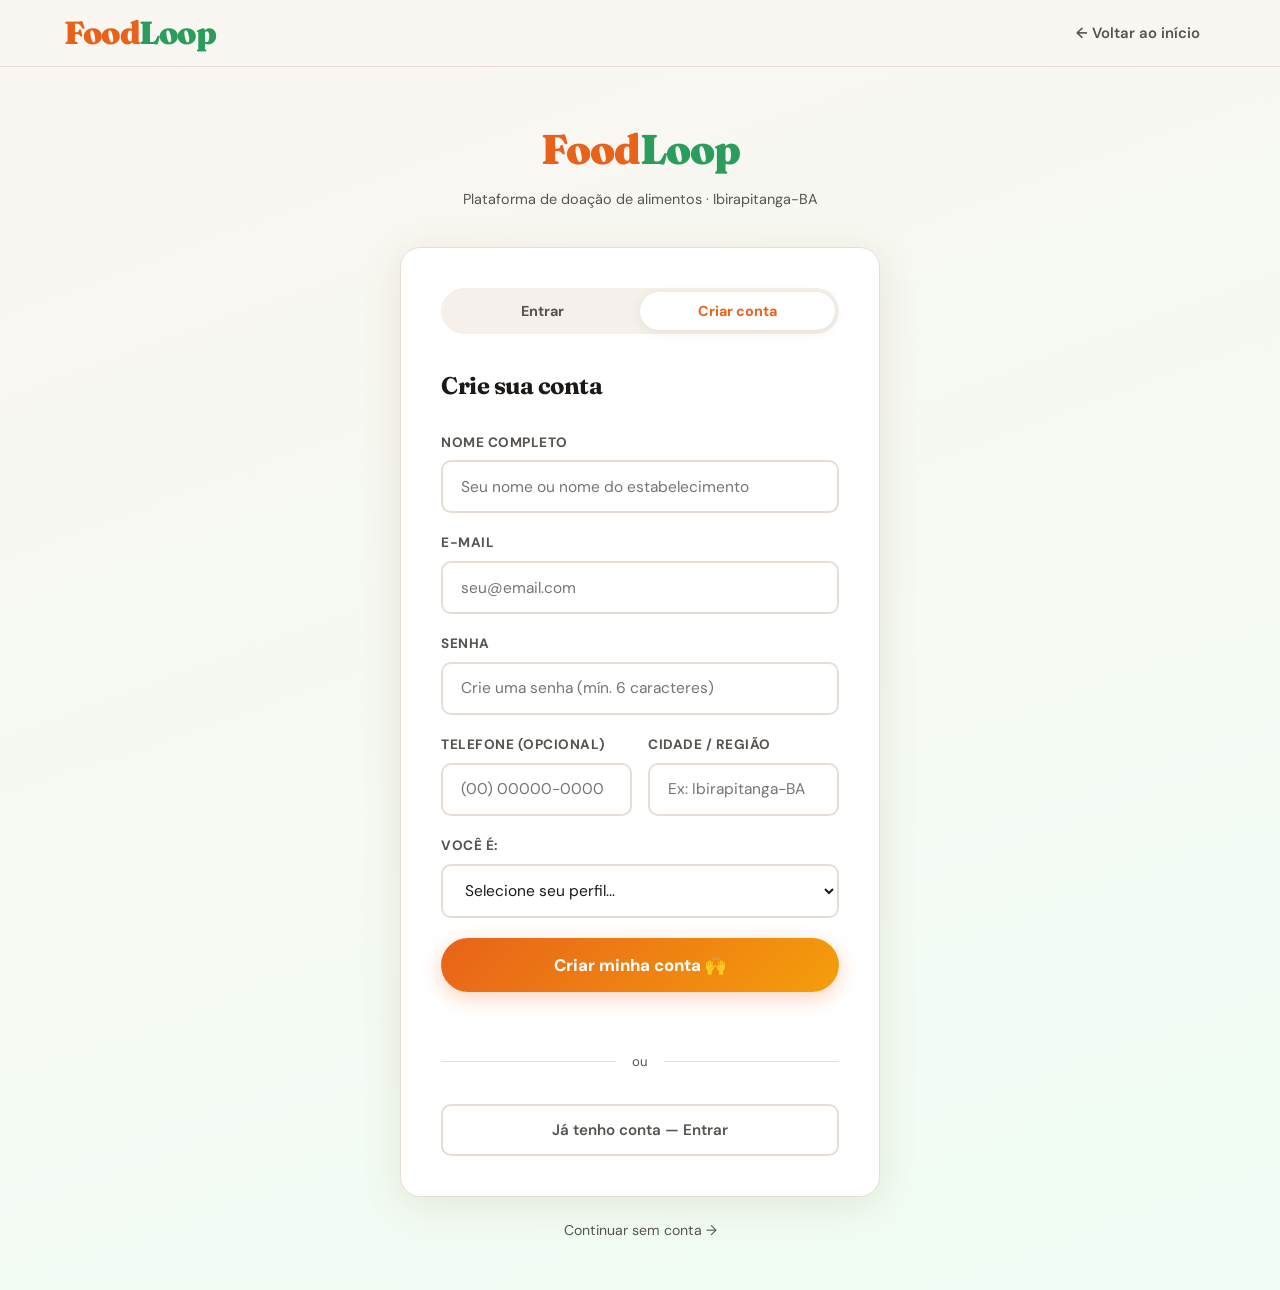
==== commit 55f4e83a: "Update cadastro-alimento.html" ====
--- a/cadastro-alimento.html
+++ b/cadastro-alimento.html
@@ -3,157 +3,65 @@
 <head>
   <meta charset="UTF-8">
   <meta name="viewport" content="width=device-width, initial-scale=1.0">
-  <title>FoodLoop - Cadastrar Alimento</title>
+  <title>FoodLoop - Cadastro</title>
   <link rel="stylesheet" href="style.css">
   <style>
     main {
-      background: var(--creme);
+      background: linear-gradient(160deg, var(--creme) 0%, #f0fdf4 100%);
       min-height: calc(100vh - 72px);
+      display: flex;
+      align-items: center;
+      justify-content: center;
       padding: 3rem 1rem;
-      display: flex;
-      justify-content: center;
     }
 
-    .form-card {
+    .cadastro-card {
       background: var(--branco);
       border-radius: var(--radius);
       padding: 2.5rem;
-      max-width: 660px;
+      max-width: 540px;
       width: 100%;
-      box-shadow: var(--sombra);
+      box-shadow: 0 8px 40px rgba(124,79,42,0.12);
       border: 1.5px solid var(--borda);
-      height: fit-content;
       animation: heroFadeUp 0.7s cubic-bezier(0.16, 1, 0.3, 1) both;
     }
 
-    .form-card h2 {
+    .cadastro-logo {
+      text-align: center;
       font-family: 'Fraunces', serif;
-      font-size: 1.8rem;
+      font-size: 2.5rem;
+      font-weight: 900;
+      color: var(--laranja);
       margin-bottom: 0.4rem;
+      letter-spacing: -1px;
+    }
+
+    .cadastro-logo span { color: var(--verde); }
+
+    .cadastro-sub {
+      text-align: center;
+      color: var(--cinza-medio);
+      font-size: 0.92rem;
+      margin-bottom: 2rem;
+    }
+
+    .cadastro-card h2 {
+      font-family: 'Fraunces', serif;
+      font-size: 1.7rem;
       color: var(--cinza-escuro);
       text-align: center;
+      margin-bottom: 1.8rem;
       letter-spacing: -0.5px;
     }
 
-    .form-card > p {
-      text-align: center;
+    #info-tipo {
+      display: none;
+      margin-bottom: 1.2rem;
+      padding: 0.9rem 1rem;
+      border-radius: var(--radius-sm);
+      font-size: 0.88rem;
       color: var(--cinza-medio);
-      margin-bottom: 2rem;
-      font-size: 0.92rem;
-    }
-
-    #aviso-estoque {
-      display: none;
-      background: var(--verde-claro);
-      border: 1.5px solid rgba(42,157,92,0.25);
-      border-radius: var(--radius-sm);
-      padding: 1rem 1.2rem;
-      margin-bottom: 1.5rem;
-      font-size: 0.9rem;
-      color: var(--cinza-medio);
-      align-items: center;
-      gap: 0.75rem;
-      flex-wrap: wrap;
-    }
-
-    /* ===== UPLOAD DE IMAGEM ===== */
-    .upload-area {
-      border: 2.5px dashed var(--borda);
-      border-radius: var(--radius-sm);
-      padding: 2rem 1rem;
-      text-align: center;
-      cursor: pointer;
-      transition: all 0.25s;
-      background: var(--cinza-claro);
-      position: relative;
-      margin-bottom: 1.2rem;
-    }
-    .upload-area:hover, .upload-area.drag-over {
-      border-color: var(--laranja);
-      background: var(--laranja-claro);
-    }
-    .upload-area.tem-imagem {
-      border-style: solid;
-      border-color: var(--verde);
-      background: var(--verde-claro);
-      padding: 0;
-      overflow: hidden;
-    }
-    .upload-area input[type="file"] {
-      display: none;
-    }
-    .upload-placeholder {
-      pointer-events: none;
-    }
-    .upload-placeholder .upload-icon {
-      font-size: 2.5rem;
-      display: block;
-      margin-bottom: 0.5rem;
-    }
-    .upload-placeholder p {
-      margin: 0;
-      color: var(--cinza-medio);
-      font-size: 0.9rem;
-    }
-    .upload-placeholder strong {
-      color: var(--laranja);
-    }
-    .upload-preview {
-      display: none;
-      width: 100%;
-      max-height: 240px;
-      object-fit: cover;
-      border-radius: calc(var(--radius-sm) - 2px);
-      pointer-events: none;
-    }
-    .upload-area.tem-imagem .upload-preview { display: block; }
-    .upload-area.tem-imagem .upload-placeholder { display: none; }
-    .upload-area.tem-imagem input[type="file"] { opacity: 0; }
-    .btn-remover-img {
-      position: absolute;
-      top: 0.5rem;
-      right: 0.5rem;
-      background: rgba(0,0,0,0.6);
-      color: white;
-      border: none;
-      border-radius: 50%;
-      width: 28px;
-      height: 28px;
-      font-size: 0.85rem;
-      cursor: pointer;
-      display: none;
-      align-items: center;
-      justify-content: center;
-      z-index: 2;
-      transition: background 0.2s;
-    }
-    .upload-area.tem-imagem .btn-remover-img { display: flex; }
-    .btn-remover-img:hover { background: rgba(220,38,38,0.85); }
-    .upload-obrigatorio {
-      font-size: 0.8rem;
-      color: #dc2626;
-      margin-top: -0.8rem;
-      margin-bottom: 1rem;
-      display: none;
-    }
-
-    .btn-importar {
-      background: var(--verde);
-      color: white;
-      border: none;
-      padding: 0.4rem 1rem;
-      border-radius: var(--radius-pill);
-      cursor: pointer;
-      font-size: 0.83rem;
-      font-weight: 700;
-      font-family: 'DM Sans', sans-serif;
-      transition: all var(--transition);
-      white-space: nowrap;
-    }
-
-    .btn-importar:hover {
-      background: var(--verde-escuro);
-      transform: translateY(-1px);
+      animation: fadeSlide 0.3s ease;
     }
   </style>
 </head>
@@ -162,253 +70,106 @@
   <header>
     <div class="logo">Food<span>Loop</span></div>
     <nav>
-      <a href="index.html">← Início</a>
-      <a href="estoque.html">📊 Meu Estoque</a>
-      <span id="user-area"><a href="login.html" class="btn-nav-destaque">Entrar / Cadastrar</a></span>
+      <a href="index.html">← Voltar ao início</a>
     </nav>
   </header>
 
   <main>
-    <div class="form-card">
-      <h2>Cadastrar Alimento para Doação</h2>
-      <p>Preencha os dados do alimento. Ele ficará visível para receptores na plataforma.</p>
+    <div class="cadastro-card">
+      <div class="cadastro-logo">Food<span>Loop</span></div>
+      <p class="cadastro-sub">Plataforma de doação de alimentos · Ibirapitanga-BA</p>
 
-      <div id="aviso-estoque">
-        <span>💡 <strong>Dica:</strong> Você tem produtos no seu estoque!</span>
-        <button class="btn-importar" onclick="abrirModalEstoque()">📦 Importar do Estoque</button>
-      </div>
+      <h2>Crie sua conta</h2>
 
-      <form id="form-alimento">
-        <label for="nome-alimento">Nome do Alimento</label>
-        <input type="text" id="nome-alimento" name="nome-alimento" placeholder="Ex: Pão francês, Banana, Arroz..." required>
+      <form id="form-cadastro">
+        <label for="nome">Nome completo</label>
+        <input type="text" id="nome" name="nome" placeholder="Seu nome ou nome do estabelecimento" required autocomplete="name">
 
-        <label for="categoria">Categoria</label>
-        <select id="categoria" name="categoria">
-          <option value="">Selecione uma categoria...</option>
-          <option value="🍞 Padaria">🍞 Padaria / Panificados</option>
-          <option value="🥦 Hortifruti">🥦 Hortifruti / Vegetais</option>
-          <option value="🍎 Frutas">🍎 Frutas</option>
-          <option value="🥛 Laticínios">🥛 Laticínios</option>
-          <option value="🥩 Proteínas">🥩 Carnes / Proteínas</option>
-          <option value="🍚 Grãos">🍚 Grãos / Cereais</option>
-          <option value="🧃 Bebidas">🧃 Bebidas</option>
-          <option value="🥡 Outros">🥡 Outros</option>
-        </select>
+        <label for="email">E-mail</label>
+        <input type="email" id="email" name="email" placeholder="seu@email.com" required autocomplete="email">
 
         <div class="form-row">
           <div>
-            <label for="doador-alimento">Seu nome / estabelecimento</label>
-            <input type="text" id="doador-alimento" name="doador-alimento" placeholder="Ex: Padaria Central" required>
+            <label for="telefone">Telefone (opcional)</label>
+            <input type="tel" id="telefone" name="telefone" placeholder="(00) 00000-0000" autocomplete="tel">
           </div>
           <div>
-            <label for="quantidade-alimento">Quantidade disponível</label>
-            <input type="number" id="quantidade-alimento" name="quantidade-alimento" placeholder="Ex: 20" min="1">
+            <label for="endereco">Cidade / Região</label>
+            <input type="text" id="endereco" name="endereco" placeholder="Ex: Ibirapitanga-BA" required>
           </div>
         </div>
 
-        <label for="local-alimento">Local (cidade / bairro)</label>
-        <input type="text" id="local-alimento" name="local-alimento" placeholder="Ex: Centro, Ibirapitanga-BA" required>
+        <label for="tipo">Você é:</label>
+        <select id="tipo" name="tipo" required>
+          <option value="">Selecione seu perfil...</option>
+          <option value="doador">🏪 Estabelecimento — Mercado, padaria, restaurante ou produtor</option>
+          <option value="receptor">🙋 Receptor — Pessoa física que deseja receber alimentos</option>
+        </select>
 
-        <label for="validade-alimento">Data de validade</label>
-        <input type="date" id="validade-alimento" name="validade-alimento" required>
+        <div id="info-tipo"></div>
 
-        <label for="obs-alimento">Observações (opcional)</label>
-        <textarea id="obs-alimento" name="obs-alimento" rows="2" placeholder="Ex: Embalagem aberta, produto fresco de hoje..." style="resize:vertical;"></textarea>
-
-        <label>Foto do Alimento <span style="color:var(--cinza-medio);font-weight:400;font-size:0.85rem;">(opcional)</span></label>
-        <div class="upload-area" id="upload-area">
-          <input type="file" id="foto-alimento" accept="image/*">
-          <div class="upload-placeholder">
-            <span class="upload-icon">📷</span>
-            <p><strong>Clique para adicionar uma foto</strong></p>
-            <p style="font-size:0.8rem;margin-top:0.3rem;">Câmera ou galeria · JPG, PNG, WEBP</p>
-          </div>
-          <img class="upload-preview" id="upload-preview" src="" alt="Preview">
-          <button type="button" class="btn-remover-img" id="btn-remover-img" title="Remover foto">✕</button>
-        </div>
-        <p class="upload-obrigatorio" id="erro-foto">⚠️ A foto do alimento é obrigatória.</p>
-
-        <button type="submit">📢 Publicar Alimento</button>
+        <button type="submit">Criar minha conta 🚀</button>
       </form>
 
-      <div id="mensagem-alimento"></div>
-      <a href="index.html" class="link-voltar">← Cancelar e voltar</a>
+      <div id="mensagem-cadastro"></div>
+      <a href="index.html" class="link-voltar">Já tem conta? Voltar ao início</a>
     </div>
   </main>
 
-  <!-- Modal importar do estoque -->
-  <div id="modal-estoque" class="modal-overlay">
-    <div class="modal">
-      <button class="modal-fechar" onclick="fecharModalEstoque()">✕</button>
-      <h3>📦 Importar do Estoque</h3>
-      <p style="color:var(--cinza-medio);font-size:0.9rem;margin-bottom:1.5rem;">Selecione um produto para preencher o formulário automaticamente.</p>
-      <div id="lista-estoque-modal"></div>
-    </div>
-  </div>
-
   <script src="script.js"></script>
   <script>
-    // Verificar se o usuário é estabelecimento (doador), senão redirecionar
-    const tipoUsuario = localStorage.getItem('foodloop_user_tipo');
-    if (!localStorage.getItem('foodloop_user')) {
-      window.location.href = 'login.html?redirect=cadastro-alimento.html';
-    } else if (tipoUsuario !== 'doador') {
-      alert('Apenas estabelecimentos podem cadastrar alimentos. Faça login como estabelecimento.');
-      window.location.href = 'login.html';
-    }
+    // Redirecionar para nova página de login/cadastro
+    window.location.href = 'login.html?tab=cadastro';
+  </script>
+  <script>
+    document.getElementById('tipo').addEventListener('change', function () {
+      const info = document.getElementById('info-tipo');
+      if (this.value === 'doador') {
+        info.style.display = 'block';
+        info.style.background = 'var(--laranja-claro)';
+        info.style.borderLeft = '4px solid var(--laranja)';
+        info.innerHTML = '🏪 <strong>Estabelecimentos</strong> podem cadastrar alimentos para doação e acessar o Controle de Estoque Inteligente. Você é protegido pela <strong>Lei nº 14.016/2020</strong>.';
+      } else if (this.value === 'receptor') {
+        info.style.display = 'block';
+        info.style.background = 'var(--verde-claro)';
+        info.style.borderLeft = '4px solid var(--verde)';
+        info.innerHTML = '🙋 <strong>Receptores</strong> podem buscar e solicitar alimentos disponíveis próximos ao vencimento, de forma 100% gratuita.';
+      } else {
+        info.style.display = 'none';
+      }
+    });
 
-    document.getElementById('validade-alimento').min = new Date().toISOString().split('T')[0];
+    document.getElementById('form-cadastro').addEventListener('submit', function (e) {
+      e.preventDefault();
+      const nome = document.getElementById('nome').value.trim();
+      const email = document.getElementById('email').value.trim();
+      const telefone = document.getElementById('telefone').value.trim();
+      const endereco = document.getElementById('endereco').value.trim();
+      const tipo = document.getElementById('tipo').value;
 
-    const usuario = localStorage.getItem('foodloop_user');
-    const userLocal = localStorage.getItem('foodloop_user_local');
-    if (usuario) document.getElementById('doador-alimento').value = usuario;
-    if (userLocal) document.getElementById('local-alimento').value = userLocal;
-
-    const estoque = JSON.parse(localStorage.getItem('foodloop_estoque')) || [];
-    if (estoque.length > 0) {
-      document.getElementById('aviso-estoque').style.display = 'flex';
-    }
-
-    function abrirModalEstoque() {
-      const estoqueAtual = JSON.parse(localStorage.getItem('foodloop_estoque')) || [];
-      const lista = document.getElementById('lista-estoque-modal');
-
-      if (estoqueAtual.length === 0) {
-        lista.innerHTML = '<p style="color:var(--cinza-medio);text-align:center;padding:1rem;">Nenhum produto no estoque.</p>';
+      // Salvar usuário na lista global
+      let usuarios = JSON.parse(localStorage.getItem('foodloop_usuarios')) || [];
+      const existe = usuarios.find(u => u.email === email);
+      if (!existe) {
+        usuarios.push({ nome, email, telefone, endereco, tipo, criadoEm: new Date().toISOString() });
+        localStorage.setItem('foodloop_usuarios', JSON.stringify(usuarios));
       } else {
-        lista.innerHTML = estoqueAtual.map(p => `
-          <div onclick="importarProduto(${p.id})" style="cursor:pointer;padding:0.9rem 1rem;border:2px solid var(--borda);border-radius:var(--radius-sm);margin-bottom:0.6rem;transition:all 0.2s;display:flex;justify-content:space-between;align-items:center;" onmouseover="this.style.borderColor='var(--laranja)';this.style.background='var(--laranja-claro)'" onmouseout="this.style.borderColor='var(--borda)';this.style.background='white'">
-            <div>
-              <strong>${p.nome}</strong>
-              <span style="display:block;font-size:0.82rem;color:var(--cinza-medio);">${p.quantidade} unidades disponíveis</span>
-            </div>
-            <span style="font-size:1.4rem;">${window.emojiAlimento ? window.emojiAlimento(p.nome) : '🥡'}</span>
-          </div>
-        `).join('');
+        // Atualizar dados se já existir (caso o usuário esteja refazendo cadastro)
+        Object.assign(existe, { nome, telefone, endereco, tipo });
+        localStorage.setItem('foodloop_usuarios', JSON.stringify(usuarios));
       }
 
-      document.getElementById('modal-estoque').classList.add('aberto');
-    }
+      localStorage.setItem('foodloop_user', nome);
+      localStorage.setItem('foodloop_user_tipo', tipo);
+      localStorage.setItem('foodloop_user_local', endereco);
 
-    function fecharModalEstoque() {
-      document.getElementById('modal-estoque').classList.remove('aberto');
-    }
+      const msg = document.getElementById('mensagem-cadastro');
+      msg.textContent = '✅ Conta criada com sucesso! Redirecionando...';
+      msg.style.color = 'var(--verde)';
 
-    function importarProduto(id) {
-      const estoqueAtual = JSON.parse(localStorage.getItem('foodloop_estoque')) || [];
-      const produto = estoqueAtual.find(p => p.id === id);
-      if (produto) {
-        document.getElementById('nome-alimento').value = produto.nome;
-        if (produto.quantidade) document.getElementById('quantidade-alimento').value = produto.quantidade;
-        fecharModalEstoque();
-        mostrarToast(`"${produto.nome}" importado do estoque!`, 'sucesso');
-      }
-    }
-
-    document.getElementById('modal-estoque').addEventListener('click', function (e) {
-      if (e.target === this) fecharModalEstoque();
-    });
-
-    // ===== UPLOAD DE IMAGEM =====
-    let imagemBase64 = null;
-
-    const uploadArea   = document.getElementById('upload-area');
-    const inputFoto    = document.getElementById('foto-alimento');
-    const previewImg   = document.getElementById('upload-preview');
-    const btnRemover   = document.getElementById('btn-remover-img');
-    const erroFoto     = document.getElementById('erro-foto');
-
-    // Clicar na área abre o seletor de arquivo (câmera + galeria no mobile)
-    uploadArea.addEventListener('click', function(e) {
-      // Não disparar se clicou no botão de remover
-      if (e.target === btnRemover || btnRemover.contains(e.target)) return;
-      inputFoto.click();
-    });
-
-    // Botão remover
-    btnRemover.addEventListener('click', function(e) {
-      e.stopPropagation();
-      imagemBase64 = null;
-      inputFoto.value = '';
-      previewImg.src = '';
-      uploadArea.classList.remove('tem-imagem');
-      uploadArea.style.borderColor = '';
-    });
-
-    function lerImagem(file) {
-      if (!file || !file.type.startsWith('image/')) {
-        mostrarToast('Selecione um arquivo de imagem válido.', 'erro');
-        return;
-      }
-      if (file.size > 5 * 1024 * 1024) {
-        mostrarToast('A imagem deve ter menos de 5MB.', 'erro');
-        return;
-      }
-      const reader = new FileReader();
-      reader.onload = function(ev) {
-        imagemBase64 = ev.target.result;
-        previewImg.src = imagemBase64;
-        uploadArea.classList.add('tem-imagem');
-        uploadArea.style.borderColor = '';
-        erroFoto.style.display = 'none';
-        mostrarToast('Foto adicionada! ✅', 'sucesso');
-      };
-      reader.readAsDataURL(file);
-    }
-
-    inputFoto.addEventListener('change', function() {
-      if (this.files && this.files[0]) lerImagem(this.files[0]);
-    });
-
-    // Drag & drop (desktop)
-    uploadArea.addEventListener('dragover', function(e) {
-      e.preventDefault();
-      this.classList.add('drag-over');
-    });
-    uploadArea.addEventListener('dragleave', function() {
-      this.classList.remove('drag-over');
-    });
-    uploadArea.addEventListener('drop', function(e) {
-      e.preventDefault();
-      this.classList.remove('drag-over');
-      const file = e.dataTransfer.files[0];
-      if (file) lerImagem(file);
-    });
-
-    document.getElementById('form-alimento').addEventListener('submit', function (e) {
-      e.preventDefault();
-
-      const nome = document.getElementById('nome-alimento').value.trim();
-      const doador = document.getElementById('doador-alimento').value.trim();
-      const local = document.getElementById('local-alimento').value.trim();
-      const validade = document.getElementById('validade-alimento').value;
-      const categoria = document.getElementById('categoria').value;
-      const quantidade = document.getElementById('quantidade-alimento').value;
-      const obs = document.getElementById('obs-alimento').value.trim();
-
-      const novoAlimento = {
-        id: Date.now(),
-        nome, doador, local, validade, categoria,
-        quantidade: quantidade ? parseInt(quantidade) : null,
-        obs,
-        imagem: imagemBase64,
-        criadoEm: new Date().toISOString()
-      };
-
-      const alimentos = JSON.parse(localStorage.getItem('foodloop_alimentos')) || [];
-      alimentos.unshift(novoAlimento);
-      localStorage.setItem('foodloop_alimentos', JSON.stringify(alimentos));
-
-      const msg = document.getElementById('mensagem-alimento');
-      msg.textContent = '✅ Alimento publicado com sucesso! Redirecionando...';
-      msg.style.color = 'var(--verde)';
-      msg.style.fontWeight = '700';
-      msg.style.textAlign = 'center';
-      msg.style.marginTop = '1rem';
-
-      if (typeof mostrarToast === 'function') mostrarToast('Alimento publicado! 🎉', 'sucesso');
-
-      setTimeout(() => { window.location.href = 'index.html'; }, 1400);
+      setTimeout(() => {
+        window.location.href = tipo === 'doador' ? 'cadastro-alimento.html' : 'index.html';
+      }, 1400);
     });
   </script>
 </body>
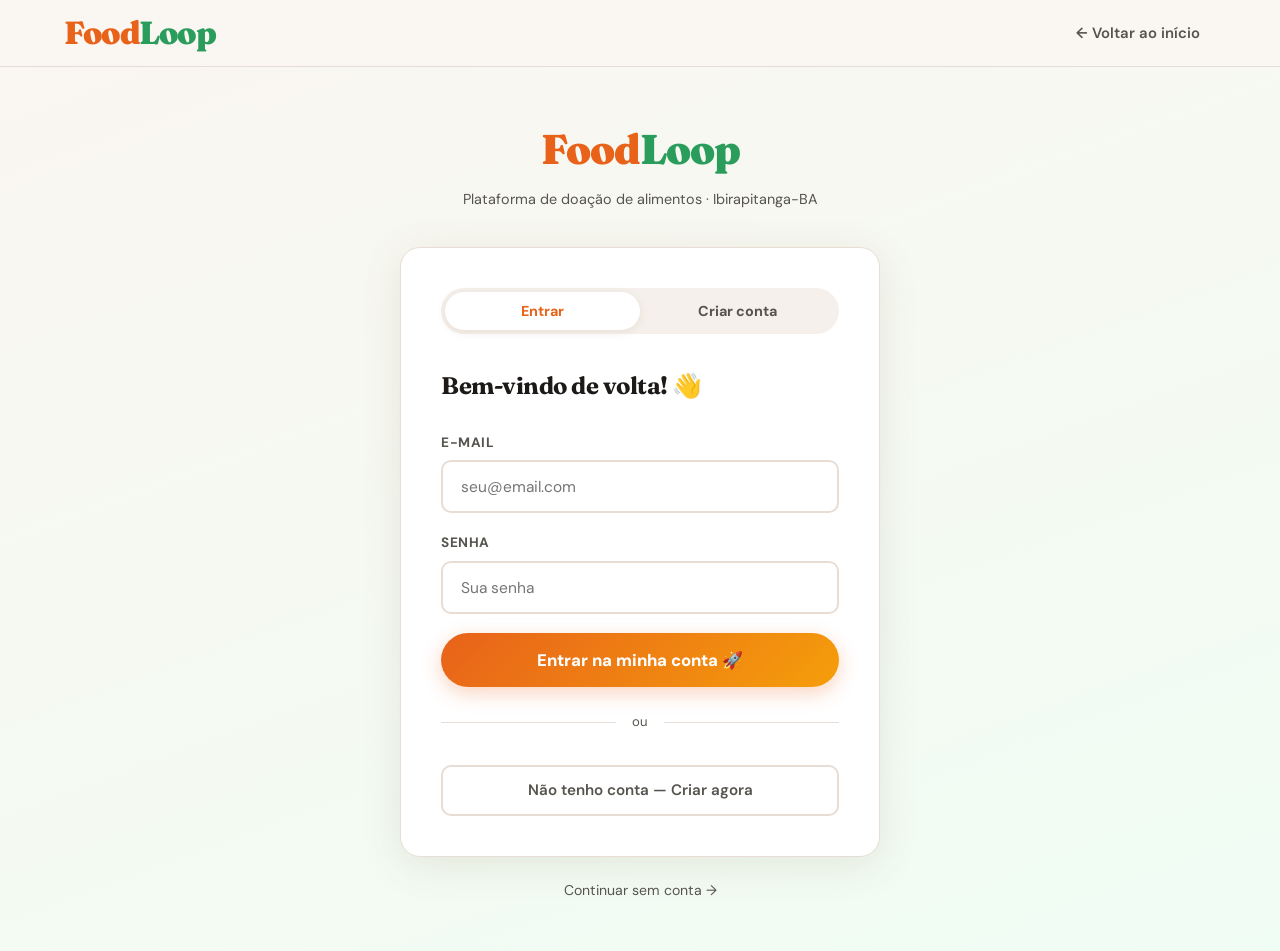
==== commit 4c1eae7d: "Refactor cadastro-alimento.html for food registration" ====
--- a/cadastro-alimento.html
+++ b/cadastro-alimento.html
@@ -3,65 +3,165 @@
 <head>
   <meta charset="UTF-8">
   <meta name="viewport" content="width=device-width, initial-scale=1.0">
-  <title>FoodLoop - Cadastro</title>
+  <title>FoodLoop - Cadastrar Alimento</title>
   <link rel="stylesheet" href="style.css">
   <style>
     main {
-      background: linear-gradient(160deg, var(--creme) 0%, #f0fdf4 100%);
+      background: var(--creme);
       min-height: calc(100vh - 72px);
+      padding: 3rem 1rem;
       display: flex;
-      align-items: center;
       justify-content: center;
-      padding: 3rem 1rem;
-    }
-
-    .cadastro-card {
+    }
+
+    .form-card {
       background: var(--branco);
       border-radius: var(--radius);
       padding: 2.5rem;
-      max-width: 540px;
+      max-width: 660px;
       width: 100%;
-      box-shadow: 0 8px 40px rgba(124,79,42,0.12);
+      box-shadow: var(--sombra);
       border: 1.5px solid var(--borda);
+      height: fit-content;
       animation: heroFadeUp 0.7s cubic-bezier(0.16, 1, 0.3, 1) both;
     }
 
-    .cadastro-logo {
+    .form-card h2 {
+      font-family: 'Fraunces', serif;
+      font-size: 1.8rem;
+      margin-bottom: 0.4rem;
+      color: var(--cinza-escuro);
       text-align: center;
-      font-family: 'Fraunces', serif;
-      font-size: 2.5rem;
-      font-weight: 900;
-      color: var(--laranja);
-      margin-bottom: 0.4rem;
-      letter-spacing: -1px;
-    }
-
-    .cadastro-logo span { color: var(--verde); }
-
-    .cadastro-sub {
+      letter-spacing: -0.5px;
+    }
+
+    .form-card > p {
       text-align: center;
       color: var(--cinza-medio);
+      margin-bottom: 2rem;
       font-size: 0.92rem;
-      margin-bottom: 2rem;
-    }
-
-    .cadastro-card h2 {
-      font-family: 'Fraunces', serif;
-      font-size: 1.7rem;
-      color: var(--cinza-escuro);
+    }
+
+    #aviso-estoque {
+      display: none;
+      background: var(--verde-claro);
+      border: 1.5px solid rgba(42,157,92,0.25);
+      border-radius: var(--radius-sm);
+      padding: 1rem 1.2rem;
+      margin-bottom: 1.5rem;
+      font-size: 0.9rem;
+      color: var(--cinza-medio);
+      display: none;
+      align-items: center;
+      gap: 0.75rem;
+      flex-wrap: wrap;
+    }
+
+    /* ===== UPLOAD DE IMAGEM ===== */
+    .upload-area {
+      border: 2.5px dashed var(--borda);
+      border-radius: var(--radius-sm);
+      padding: 2rem 1rem;
       text-align: center;
-      margin-bottom: 1.8rem;
-      letter-spacing: -0.5px;
-    }
-
-    #info-tipo {
+      cursor: pointer;
+      transition: all 0.25s;
+      background: var(--cinza-claro);
+      position: relative;
+      margin-bottom: 1.2rem;
+    }
+    .upload-area:hover, .upload-area.drag-over {
+      border-color: var(--laranja);
+      background: var(--laranja-claro);
+    }
+    .upload-area.tem-imagem {
+      border-style: solid;
+      border-color: var(--verde);
+      background: var(--verde-claro);
+      padding: 0;
+      overflow: hidden;
+    }
+    .upload-area input[type="file"] {
+      position: absolute;
+      inset: 0;
+      opacity: 0;
+      cursor: pointer;
+      width: 100%;
+      height: 100%;
+      margin: 0;
+      padding: 0;
+    }
+    .upload-placeholder {
+      pointer-events: none;
+    }
+    .upload-placeholder .upload-icon {
+      font-size: 2.5rem;
+      display: block;
+      margin-bottom: 0.5rem;
+    }
+    .upload-placeholder p {
+      margin: 0;
+      color: var(--cinza-medio);
+      font-size: 0.9rem;
+    }
+    .upload-placeholder strong {
+      color: var(--laranja);
+    }
+    .upload-preview {
       display: none;
-      margin-bottom: 1.2rem;
-      padding: 0.9rem 1rem;
-      border-radius: var(--radius-sm);
-      font-size: 0.88rem;
-      color: var(--cinza-medio);
-      animation: fadeSlide 0.3s ease;
+      width: 100%;
+      max-height: 240px;
+      object-fit: cover;
+      border-radius: calc(var(--radius-sm) - 2px);
+      pointer-events: none;
+    }
+    .upload-area.tem-imagem .upload-preview { display: block; }
+    .upload-area.tem-imagem .upload-placeholder { display: none; }
+    .upload-area.tem-imagem input[type="file"] { opacity: 0; }
+    .btn-remover-img {
+      position: absolute;
+      top: 0.5rem;
+      right: 0.5rem;
+      background: rgba(0,0,0,0.6);
+      color: white;
+      border: none;
+      border-radius: 50%;
+      width: 28px;
+      height: 28px;
+      font-size: 0.85rem;
+      cursor: pointer;
+      display: none;
+      align-items: center;
+      justify-content: center;
+      z-index: 2;
+      transition: background 0.2s;
+    }
+    .upload-area.tem-imagem .btn-remover-img { display: flex; }
+    .btn-remover-img:hover { background: rgba(220,38,38,0.85); }
+    .upload-obrigatorio {
+      font-size: 0.8rem;
+      color: #dc2626;
+      margin-top: -0.8rem;
+      margin-bottom: 1rem;
+      display: none;
+    }
+
+    .btn-importar {
+      background: var(--verde);
+      color: white;
+      border: none;
+      padding: 0.4rem 1rem;
+      border-radius: var(--radius-pill);
+      cursor: pointer;
+      font-size: 0.83rem;
+      font-weight: 700;
+      font-family: 'DM Sans', sans-serif;
+      transition: all var(--transition);
+      white-space: nowrap;
+    }
+
+    .btn-importar:hover {
+      background: var(--verde-escuro);
+      transform: translateY(-1px);
     }
   </style>
 </head>
@@ -70,106 +170,240 @@
   <header>
     <div class="logo">Food<span>Loop</span></div>
     <nav>
-      <a href="index.html">← Voltar ao início</a>
+      <a href="index.html">← Início</a>
+      <a href="estoque.html">📊 Meu Estoque</a>
+      <span id="user-area"><a href="login.html" class="btn-nav-destaque">Entrar / Cadastrar</a></span>
     </nav>
   </header>
 
   <main>
-    <div class="cadastro-card">
-      <div class="cadastro-logo">Food<span>Loop</span></div>
-      <p class="cadastro-sub">Plataforma de doação de alimentos · Ibirapitanga-BA</p>
-
-      <h2>Crie sua conta</h2>
-
-      <form id="form-cadastro">
-        <label for="nome">Nome completo</label>
-        <input type="text" id="nome" name="nome" placeholder="Seu nome ou nome do estabelecimento" required autocomplete="name">
-
-        <label for="email">E-mail</label>
-        <input type="email" id="email" name="email" placeholder="seu@email.com" required autocomplete="email">
+    <div class="form-card">
+      <h2>Cadastrar Alimento para Doação</h2>
+      <p>Preencha os dados do alimento. Ele ficará visível para receptores na plataforma.</p>
+
+      <div id="aviso-estoque">
+        <span>💡 <strong>Dica:</strong> Você tem produtos no seu estoque!</span>
+        <button class="btn-importar" onclick="abrirModalEstoque()">📦 Importar do Estoque</button>
+      </div>
+
+      <form id="form-alimento">
+        <label for="nome-alimento">Nome do Alimento</label>
+        <input type="text" id="nome-alimento" name="nome-alimento" placeholder="Ex: Pão francês, Banana, Arroz..." required>
+
+        <label for="categoria">Categoria</label>
+        <select id="categoria" name="categoria">
+          <option value="">Selecione uma categoria...</option>
+          <option value="🍞 Padaria">🍞 Padaria / Panificados</option>
+          <option value="🥦 Hortifruti">🥦 Hortifruti / Vegetais</option>
+          <option value="🍎 Frutas">🍎 Frutas</option>
+          <option value="🥛 Laticínios">🥛 Laticínios</option>
+          <option value="🥩 Proteínas">🥩 Carnes / Proteínas</option>
+          <option value="🍚 Grãos">🍚 Grãos / Cereais</option>
+          <option value="🧃 Bebidas">🧃 Bebidas</option>
+          <option value="🥡 Outros">🥡 Outros</option>
+        </select>
 
         <div class="form-row">
           <div>
-            <label for="telefone">Telefone (opcional)</label>
-            <input type="tel" id="telefone" name="telefone" placeholder="(00) 00000-0000" autocomplete="tel">
+            <label for="doador-alimento">Seu nome / estabelecimento</label>
+            <input type="text" id="doador-alimento" name="doador-alimento" placeholder="Ex: Padaria Central" required>
           </div>
           <div>
-            <label for="endereco">Cidade / Região</label>
-            <input type="text" id="endereco" name="endereco" placeholder="Ex: Ibirapitanga-BA" required>
+            <label for="quantidade-alimento">Quantidade disponível</label>
+            <input type="number" id="quantidade-alimento" name="quantidade-alimento" placeholder="Ex: 20" min="1">
           </div>
         </div>
 
-        <label for="tipo">Você é:</label>
-        <select id="tipo" name="tipo" required>
-          <option value="">Selecione seu perfil...</option>
-          <option value="doador">🏪 Estabelecimento — Mercado, padaria, restaurante ou produtor</option>
-          <option value="receptor">🙋 Receptor — Pessoa física que deseja receber alimentos</option>
-        </select>
-
-        <div id="info-tipo"></div>
-
-        <button type="submit">Criar minha conta 🚀</button>
+        <label for="local-alimento">Local (cidade / bairro)</label>
+        <input type="text" id="local-alimento" name="local-alimento" placeholder="Ex: Centro, Ibirapitanga-BA" required>
+
+        <label for="validade-alimento">Data de validade</label>
+        <input type="date" id="validade-alimento" name="validade-alimento" required>
+
+        <label for="obs-alimento">Observações (opcional)</label>
+        <textarea id="obs-alimento" name="obs-alimento" rows="2" placeholder="Ex: Embalagem aberta, produto fresco de hoje..." style="resize:vertical;"></textarea>
+
+        <label>Foto do Alimento <span style="color:#dc2626;font-weight:700;">*</span></label>
+        <div class="upload-area" id="upload-area" onclick="document.getElementById('foto-alimento').click()">
+          <input type="file" id="foto-alimento" accept="image/*" capture="environment">
+          <div class="upload-placeholder">
+            <span class="upload-icon">📷</span>
+            <p><strong>Clique para adicionar uma foto</strong></p>
+            <p style="font-size:0.8rem;margin-top:0.3rem;">ou arraste a imagem aqui · JPG, PNG, WEBP</p>
+          </div>
+          <img class="upload-preview" id="upload-preview" src="" alt="Preview">
+          <button type="button" class="btn-remover-img" id="btn-remover-img" onclick="removerImagem(event)" title="Remover foto">✕</button>
+        </div>
+        <p class="upload-obrigatorio" id="erro-foto">⚠️ A foto do alimento é obrigatória.</p>
+
+        <button type="submit">📢 Publicar Alimento</button>
       </form>
 
-      <div id="mensagem-cadastro"></div>
-      <a href="index.html" class="link-voltar">Já tem conta? Voltar ao início</a>
+      <div id="mensagem-alimento"></div>
+      <a href="index.html" class="link-voltar">← Cancelar e voltar</a>
     </div>
   </main>
 
+  <!-- Modal importar do estoque -->
+  <div id="modal-estoque" class="modal-overlay">
+    <div class="modal">
+      <button class="modal-fechar" onclick="fecharModalEstoque()">✕</button>
+      <h3>📦 Importar do Estoque</h3>
+      <p style="color:var(--cinza-medio);font-size:0.9rem;margin-bottom:1.5rem;">Selecione um produto para preencher o formulário automaticamente.</p>
+      <div id="lista-estoque-modal"></div>
+    </div>
+  </div>
+
   <script src="script.js"></script>
   <script>
-    // Redirecionar para nova página de login/cadastro
-    window.location.href = 'login.html?tab=cadastro';
-  </script>
-  <script>
-    document.getElementById('tipo').addEventListener('change', function () {
-      const info = document.getElementById('info-tipo');
-      if (this.value === 'doador') {
-        info.style.display = 'block';
-        info.style.background = 'var(--laranja-claro)';
-        info.style.borderLeft = '4px solid var(--laranja)';
-        info.innerHTML = '🏪 <strong>Estabelecimentos</strong> podem cadastrar alimentos para doação e acessar o Controle de Estoque Inteligente. Você é protegido pela <strong>Lei nº 14.016/2020</strong>.';
-      } else if (this.value === 'receptor') {
-        info.style.display = 'block';
-        info.style.background = 'var(--verde-claro)';
-        info.style.borderLeft = '4px solid var(--verde)';
-        info.innerHTML = '🙋 <strong>Receptores</strong> podem buscar e solicitar alimentos disponíveis próximos ao vencimento, de forma 100% gratuita.';
+    // Verificar se o usuário é estabelecimento (doador), senão redirecionar
+    const tipoUsuario = localStorage.getItem('foodloop_user_tipo');
+    if (!localStorage.getItem('foodloop_user')) {
+      window.location.href = 'login.html?redirect=cadastro-alimento.html';
+    } else if (tipoUsuario !== 'doador') {
+      alert('Apenas estabelecimentos podem cadastrar alimentos. Faça login como estabelecimento.');
+      window.location.href = 'login.html';
+    }
+
+    document.getElementById('validade-alimento').min = new Date().toISOString().split('T')[0];
+
+    const usuario = localStorage.getItem('foodloop_user');
+    const userLocal = localStorage.getItem('foodloop_user_local');
+    if (usuario) document.getElementById('doador-alimento').value = usuario;
+    if (userLocal) document.getElementById('local-alimento').value = userLocal;
+
+    const estoque = JSON.parse(localStorage.getItem('foodloop_estoque')) || [];
+    if (estoque.length > 0) {
+      document.getElementById('aviso-estoque').style.display = 'flex';
+    }
+
+    function abrirModalEstoque() {
+      const estoqueAtual = JSON.parse(localStorage.getItem('foodloop_estoque')) || [];
+      const lista = document.getElementById('lista-estoque-modal');
+
+      if (estoqueAtual.length === 0) {
+        lista.innerHTML = '<p style="color:var(--cinza-medio);text-align:center;padding:1rem;">Nenhum produto no estoque.</p>';
       } else {
-        info.style.display = 'none';
+        lista.innerHTML = estoqueAtual.map(p => `
+          <div onclick="importarProduto(${p.id})" style="cursor:pointer;padding:0.9rem 1rem;border:2px solid var(--borda);border-radius:var(--radius-sm);margin-bottom:0.6rem;transition:all 0.2s;display:flex;justify-content:space-between;align-items:center;" onmouseover="this.style.borderColor='var(--laranja)';this.style.background='var(--laranja-claro)'" onmouseout="this.style.borderColor='var(--borda)';this.style.background='white'">
+            <div>
+              <strong>${p.nome}</strong>
+              <span style="display:block;font-size:0.82rem;color:var(--cinza-medio);">${p.quantidade} unidades disponíveis</span>
+            </div>
+            <span style="font-size:1.4rem;">${window.emojiAlimento ? window.emojiAlimento(p.nome) : '🥡'}</span>
+          </div>
+        `).join('');
       }
-    });
-
-    document.getElementById('form-cadastro').addEventListener('submit', function (e) {
+
+      document.getElementById('modal-estoque').classList.add('aberto');
+    }
+
+    function fecharModalEstoque() {
+      document.getElementById('modal-estoque').classList.remove('aberto');
+    }
+
+    function importarProduto(id) {
+      const estoqueAtual = JSON.parse(localStorage.getItem('foodloop_estoque')) || [];
+      const produto = estoqueAtual.find(p => p.id === id);
+      if (produto) {
+        document.getElementById('nome-alimento').value = produto.nome;
+        if (produto.quantidade) document.getElementById('quantidade-alimento').value = produto.quantidade;
+        fecharModalEstoque();
+        mostrarToast(`"${produto.nome}" importado do estoque!`, 'sucesso');
+      }
+    }
+
+    document.getElementById('modal-estoque').addEventListener('click', function (e) {
+      if (e.target === this) fecharModalEstoque();
+    });
+
+    // ===== UPLOAD DE IMAGEM =====
+    let imagemBase64 = null;
+
+    function lerImagem(file) {
+      if (!file || !file.type.startsWith('image/')) {
+        mostrarToast('Selecione um arquivo de imagem válido.', 'erro');
+        return;
+      }
+      if (file.size > 5 * 1024 * 1024) {
+        mostrarToast('A imagem deve ter menos de 5MB.', 'erro');
+        return;
+      }
+      const reader = new FileReader();
+      reader.onload = function(e) {
+        imagemBase64 = e.target.result;
+        document.getElementById('upload-preview').src = imagemBase64;
+        document.getElementById('upload-area').classList.add('tem-imagem');
+        document.getElementById('erro-foto').style.display = 'none';
+      };
+      reader.readAsDataURL(file);
+    }
+
+    document.getElementById('foto-alimento').addEventListener('change', function() {
+      if (this.files[0]) lerImagem(this.files[0]);
+    });
+
+    function removerImagem(e) {
+      e.stopPropagation();
+      imagemBase64 = null;
+      document.getElementById('foto-alimento').value = '';
+      document.getElementById('upload-preview').src = '';
+      document.getElementById('upload-area').classList.remove('tem-imagem');
+    }
+
+    // Drag & drop
+    const uploadArea = document.getElementById('upload-area');
+    uploadArea.addEventListener('dragover', function(e) {
       e.preventDefault();
-      const nome = document.getElementById('nome').value.trim();
-      const email = document.getElementById('email').value.trim();
-      const telefone = document.getElementById('telefone').value.trim();
-      const endereco = document.getElementById('endereco').value.trim();
-      const tipo = document.getElementById('tipo').value;
-
-      // Salvar usuário na lista global
-      let usuarios = JSON.parse(localStorage.getItem('foodloop_usuarios')) || [];
-      const existe = usuarios.find(u => u.email === email);
-      if (!existe) {
-        usuarios.push({ nome, email, telefone, endereco, tipo, criadoEm: new Date().toISOString() });
-        localStorage.setItem('foodloop_usuarios', JSON.stringify(usuarios));
-      } else {
-        // Atualizar dados se já existir (caso o usuário esteja refazendo cadastro)
-        Object.assign(existe, { nome, telefone, endereco, tipo });
-        localStorage.setItem('foodloop_usuarios', JSON.stringify(usuarios));
+      this.classList.add('drag-over');
+    });
+    uploadArea.addEventListener('dragleave', function() {
+      this.classList.remove('drag-over');
+    });
+    uploadArea.addEventListener('drop', function(e) {
+      e.preventDefault();
+      this.classList.remove('drag-over');
+      const file = e.dataTransfer.files[0];
+      if (file) lerImagem(file);
+    });
+
+    document.getElementById('form-alimento').addEventListener('submit', function (e) {
+      e.preventDefault();
+
+      // Validar foto obrigatória
+      if (!imagemBase64) {
+        document.getElementById('erro-foto').style.display = 'block';
+        document.getElementById('upload-area').style.borderColor = '#dc2626';
+        document.getElementById('upload-area').scrollIntoView({ behavior: 'smooth', block: 'center' });
+        return;
       }
 
-      localStorage.setItem('foodloop_user', nome);
-      localStorage.setItem('foodloop_user_tipo', tipo);
-      localStorage.setItem('foodloop_user_local', endereco);
-
-      const msg = document.getElementById('mensagem-cadastro');
-      msg.textContent = '✅ Conta criada com sucesso! Redirecionando...';
+      const nome = document.getElementById('nome-alimento').value.trim();
+      const doador = document.getElementById('doador-alimento').value.trim();
+      const local = document.getElementById('local-alimento').value.trim();
+      const validade = document.getElementById('validade-alimento').value;
+      const categoria = document.getElementById('categoria').value;
+      const quantidade = document.getElementById('quantidade-alimento').value;
+      const obs = document.getElementById('obs-alimento').value.trim();
+
+      const novoAlimento = {
+        id: Date.now(),
+        nome, doador, local, validade, categoria,
+        quantidade: quantidade ? parseInt(quantidade) : null,
+        obs,
+        imagem: imagemBase64,
+        criadoEm: new Date().toISOString()
+      };
+
+      const alimentos = JSON.parse(localStorage.getItem('foodloop_alimentos')) || [];
+      alimentos.unshift(novoAlimento);
+      localStorage.setItem('foodloop_alimentos', JSON.stringify(alimentos));
+
+      const msg = document.getElementById('mensagem-alimento');
+      msg.textContent = '✅ Alimento publicado com sucesso! Redirecionando...';
       msg.style.color = 'var(--verde)';
 
-      setTimeout(() => {
-        window.location.href = tipo === 'doador' ? 'cadastro-alimento.html' : 'index.html';
-      }, 1400);
+      setTimeout(() => { window.location.href = 'index.html'; }, 1400);
     });
   </script>
 </body>
